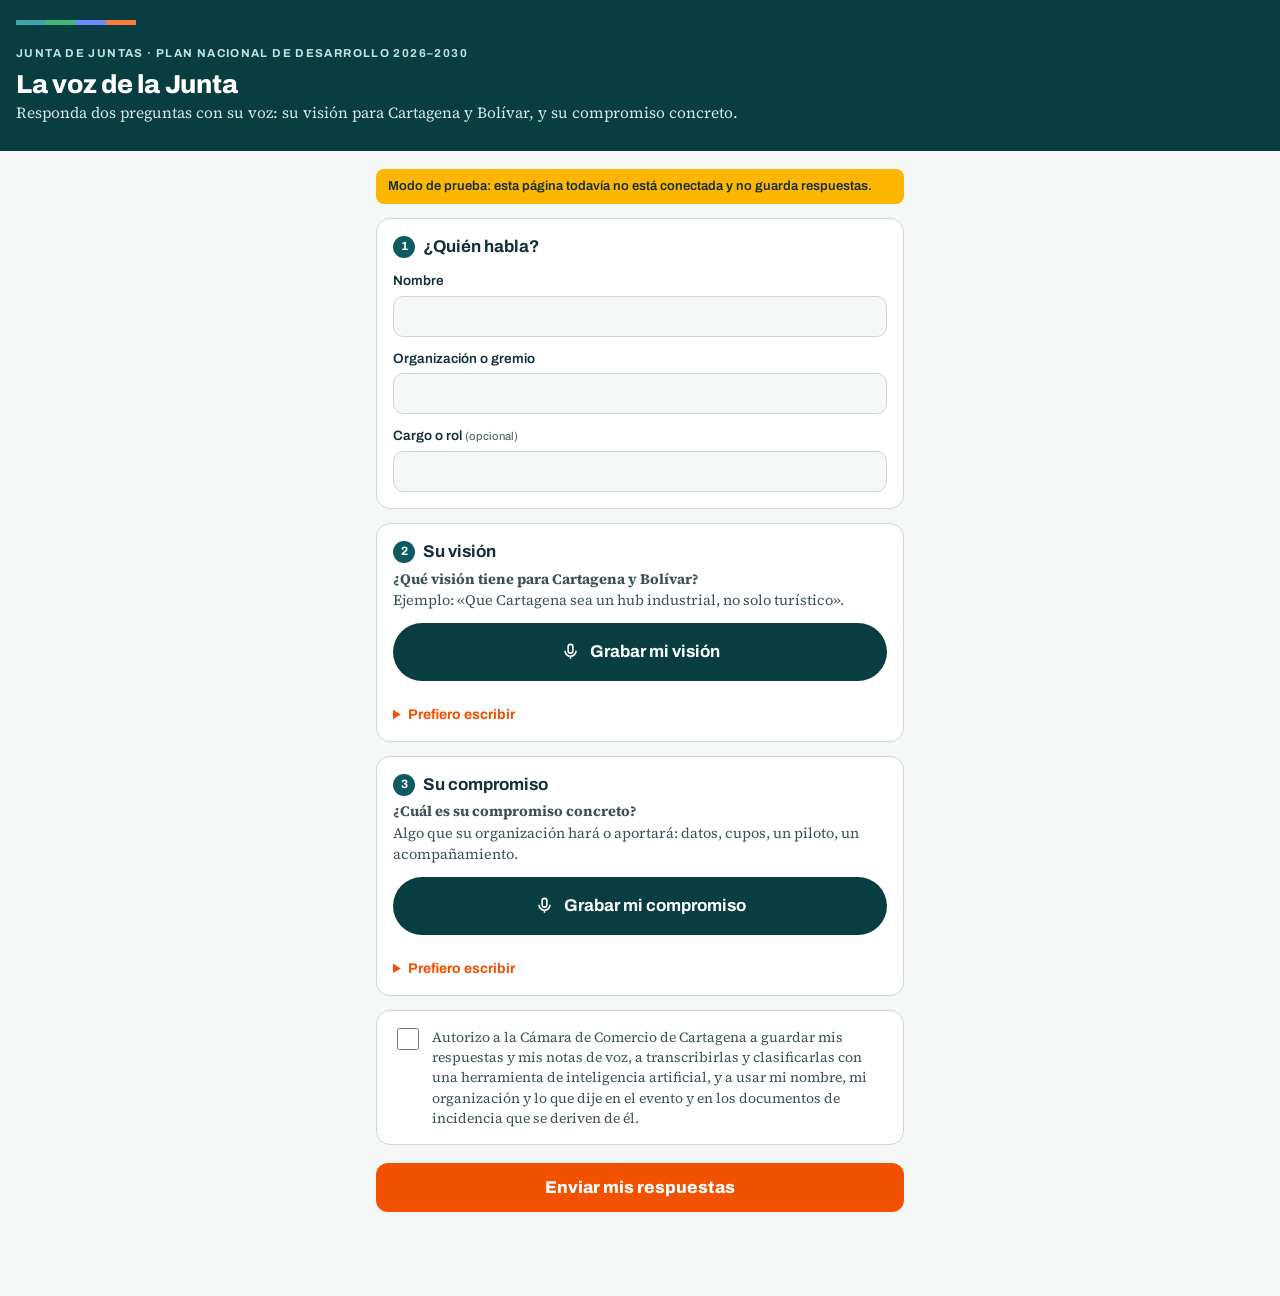
==== index.html @ e41f03c7 "Formulario La voz de la Junta (visión y compromiso)" ====
<!doctype html>
<html lang="es">
<head>
<meta charset="utf-8">
<meta name="viewport" content="width=device-width,initial-scale=1,viewport-fit=cover">
<title>La voz de la Junta</title>
<meta name="theme-color" content="#083D42">
<link rel="preconnect" href="https://fonts.googleapis.com"><link rel="preconnect" href="https://fonts.gstatic.com" crossorigin>
<link href="https://fonts.googleapis.com/css2?family=Archivo:wght@500;600;700;800&family=Source+Serif+4:wght@400;600&display=swap" rel="stylesheet">
<style>
:root{--p1:#0D5A60;--p1d:#083D42;--p2:#20975A;--acc:#F25100;--oro:#FFB600;--inv:#0038E3;--ink:#12303A;--ink2:#3C5157;--gris:#5A6B6E;--fondo:#F4F7F6;--crema:#EAF1EF;--sup:#FFFFFF;--linea:#CBD9D6;--mono:#E7EFED;--ok:#20975A;--bad:#B23A1A}
@media (prefers-color-scheme: dark){:root:not([data-theme="light"]){--p1:#3FA3AA;--p1d:#0B3A3F;--p2:#43B77A;--acc:#FF7A3D;--oro:#FFC43D;--inv:#6B8CFF;--ink:#DDE8E6;--ink2:#B9C9C6;--gris:#93A7A4;--fondo:#0E1D21;--crema:#14282D;--sup:#122428;--linea:#2A4348;--mono:#0B1518;--ok:#43B77A;--bad:#E86A45}}
:root[data-theme="dark"]{--p1:#3FA3AA;--p1d:#0B3A3F;--p2:#43B77A;--acc:#FF7A3D;--oro:#FFC43D;--inv:#6B8CFF;--ink:#DDE8E6;--ink2:#B9C9C6;--gris:#93A7A4;--fondo:#0E1D21;--crema:#14282D;--sup:#122428;--linea:#2A4348;--mono:#0B1518;--ok:#43B77A;--bad:#E86A45}
*{box-sizing:border-box}
body{margin:0;background:var(--fondo);color:var(--ink);font-family:"Source Serif 4",Georgia,serif;font-size:17px;line-height:1.45;-webkit-font-smoothing:antialiased}
h1,h2,h3,label,button,.ey,.chip,.nota,.pend,input,select,textarea{font-family:Archivo,"Helvetica Neue",Arial,sans-serif}
.top{background:#083D42;color:#fff;padding:20px 16px 26px}
.f4{display:grid;grid-template-columns:repeat(4,1fr);height:5px;width:120px;margin-bottom:14px}.f4 i:nth-child(1){background:#3FA3AA}.f4 i:nth-child(2){background:#43B77A}.f4 i:nth-child(3){background:#6B8CFF}.f4 i:nth-child(4){background:#FF7A3D}
.ey{font-size:11.5px;letter-spacing:.12em;text-transform:uppercase;font-weight:700;color:#BFE3E5}
.top h1{margin:6px 0 4px;font-size:26px;line-height:1.1;font-weight:800;letter-spacing:-.01em}
.top p{margin:0;color:#D6E6E4;font-size:15.5px}
main{max-width:560px;margin:0 auto;padding:18px 16px 60px}
.caja{background:var(--sup);border:1px solid var(--linea);border-radius:14px;padding:16px;margin-bottom:14px}
h2{font-size:17px;font-weight:700;margin:0 0 4px;display:flex;align-items:center;gap:8px}
h2 .n{width:22px;height:22px;border-radius:50%;background:var(--p1);color:#fff;font-size:12px;display:grid;place-items:center;flex:none}
.ayuda{font-size:14.5px;color:var(--ink2);margin:0 0 12px}
label{display:block;font-size:13.5px;font-weight:600;margin:12px 0 5px;color:var(--ink)}
label small{font-weight:500;color:var(--gris)}
input[type=text],textarea{width:100%;font-size:16.5px;padding:11px 12px;border:1.5px solid var(--linea);border-radius:10px;background:var(--fondo);color:var(--ink);font-weight:500}
textarea{min-height:96px;resize:vertical;font-family:"Source Serif 4",Georgia,serif;font-weight:400;line-height:1.4}
input:focus,textarea:focus{outline:2px solid var(--acc);outline-offset:1px;border-color:transparent}
.yo{display:flex;justify-content:space-between;align-items:center;gap:10px;font-family:Archivo,sans-serif;font-size:14.5px}
.yo b{display:block;font-size:16px}
.link{background:none;border:0;color:var(--acc);font-weight:700;font-size:14px;cursor:pointer;padding:6px 0}
.voz{display:flex;align-items:center;gap:12px;flex-wrap:wrap;margin-top:10px}
.grabar{display:flex;justify-content:center;width:100%;align-items:center;gap:10px;min-height:58px;font-size:17px!important;background:var(--p1d);color:#fff;border:0;border-radius:99px;padding:12px 18px;font-size:15.5px;font-weight:700;cursor:pointer}
.grabar svg{width:19px;height:19px;stroke:currentColor;fill:none;stroke-width:2}
.grabar.rec{background:var(--bad)}
.grabar.rec::before{content:"";width:9px;height:9px;border-radius:50%;background:#fff;animation:p 1s infinite}
@keyframes p{50%{opacity:.2}}
.tiempo{font-family:Archivo,sans-serif;font-weight:700;font-variant-numeric:tabular-nums;color:var(--ink2)}
.lista{display:flex;align-items:center;gap:10px;flex-wrap:wrap;font-family:Archivo,sans-serif;font-size:14px;background:var(--crema);border-radius:10px;padding:8px 12px;width:100%}
.lista audio{height:34px;max-width:100%}
.consent{display:flex;gap:10px;align-items:flex-start;font-size:14px;color:var(--ink2);margin:0}
.consent input{width:22px;height:22px;flex:none;margin-top:1px;accent-color:#0D5A60}
.consent label{font-family:"Source Serif 4",Georgia,serif;font-weight:400;font-size:14px;margin:0;color:var(--ink2)}
.enviar{width:100%;background:#F25100;color:#fff;border:0;border-radius:12px;padding:15px;font-size:17px;font-weight:800;cursor:pointer;margin-top:4px}
.enviar:disabled{opacity:.6}
.err{color:var(--bad);font-family:Archivo,sans-serif;font-size:14px;font-weight:600;margin:10px 0 0;min-height:1em}
.nota{font-size:13px;background:var(--oro);color:#12303A;border-radius:8px;padding:8px 12px;margin-bottom:14px;font-weight:600}
.pend{font-size:13px;color:var(--ink2);background:var(--crema);border-radius:8px;padding:8px 12px;margin-bottom:14px}
.gracias{text-align:center;padding:28px 18px}
.gracias .ok{width:58px;height:58px;border-radius:50%;background:var(--p2);display:grid;place-items:center;margin:0 auto 12px}
.gracias .ok svg{width:30px;height:30px;stroke:#fff;fill:none;stroke-width:2.6}
.gracias h2{justify-content:center;font-size:22px}
.btn2{background:var(--sup);border:1.5px solid var(--linea);color:var(--ink);border-radius:12px;padding:12px 16px;font-size:15px;font-weight:700;cursor:pointer;margin-top:14px}
.escr{font-family:Archivo,sans-serif;font-weight:700;font-size:14px;color:var(--acc);cursor:pointer}
textarea{margin-top:8px}
[hidden]{display:none!important}
</style>
</head>
<body>
<header class="top">
  <div class="f4"><i></i><i></i><i></i><i></i></div>
  <span class="ey">Junta de Juntas · Plan Nacional de Desarrollo 2026–2030</span>
  <h1>La voz de la Junta</h1>
  <p>Responda dos preguntas con su voz: su visión para Cartagena y Bolívar, y su compromiso concreto.</p>
</header>
<main>
  <div class="nota" id="modoPrueba" hidden>Modo de prueba: esta página todavía no está conectada y no guarda respuestas.</div>
  <div class="pend" id="pend" hidden></div>

  <form id="form" novalidate>
    <section class="caja">
      <h2><span class="n">1</span>¿Quién habla?</h2>
      <div id="yoVista" class="yo" hidden><span><b id="yoNom"></b><span id="yoOrg"></span></span><button type="button" class="link" id="yoCambiar">Cambiar</button></div>
      <div id="yoForm">
        <label for="nombre">Nombre</label><input type="text" id="nombre" autocomplete="name" required>
        <label for="org">Organización o gremio</label><input type="text" id="org" autocomplete="organization" required>
        <label for="rol">Cargo o rol <small>(opcional)</small></label><input type="text" id="rol" autocomplete="organization-title">
      </div>
    </section>

    <section class="caja" data-parte="vision">
      <h2><span class="n">2</span>Su visión</h2>
      <p class="ayuda"><b>¿Qué visión tiene para Cartagena y Bolívar?</b><br>Ejemplo: «Que Cartagena sea un hub industrial, no solo turístico».</p>
      <div class="voz">
        <button type="button" class="grabar"><svg viewBox="0 0 24 24"><rect x="9" y="3" width="6" height="11" rx="3"/><path d="M5 11a7 7 0 0 0 14 0M12 18v3"/></svg><span>Grabar mi visión</span></button>
        <span class="tiempo"></span>
        <div class="lista" hidden><span class="listaTxt"></span><audio controls preload="none"></audio><button type="button" class="link borrar">Borrar</button></div>
      </div>
      <details style="margin-top:12px"><summary class="escr">Prefiero escribir</summary><textarea aria-label="Su visión por escrito"></textarea></details>
    </section>

    <section class="caja" data-parte="compromiso">
      <h2><span class="n">3</span>Su compromiso</h2>
      <p class="ayuda"><b>¿Cuál es su compromiso concreto?</b><br>Algo que su organización hará o aportará: datos, cupos, un piloto, un acompañamiento.</p>
      <div class="voz">
        <button type="button" class="grabar"><svg viewBox="0 0 24 24"><rect x="9" y="3" width="6" height="11" rx="3"/><path d="M5 11a7 7 0 0 0 14 0M12 18v3"/></svg><span>Grabar mi compromiso</span></button>
        <span class="tiempo"></span>
        <div class="lista" hidden><span class="listaTxt"></span><audio controls preload="none"></audio><button type="button" class="link borrar">Borrar</button></div>
      </div>
      <details style="margin-top:12px"><summary class="escr">Prefiero escribir</summary><textarea aria-label="Su compromiso por escrito"></textarea></details>
    </section>

    <p class="ayuda" id="sinMic" hidden>Este teléfono no permite grabar desde la página. Use «Prefiero escribir» o dicte con el micrófono del teclado.</p>

    <section class="caja">
      <div class="consent"><input type="checkbox" id="acepto"><label for="acepto" id="lAcepto"></label></div>
    </section>

    <button class="enviar" id="enviar" type="submit">Enviar mis respuestas</button>
    <p class="err" id="err" role="alert"></p>
  </form>

  <section class="caja gracias" id="gracias" hidden>
    <div class="ok"><svg viewBox="0 0 24 24"><path d="M5 12.5l4.5 4.5L19 7"/></svg></div>
    <h2>Recibimos sus respuestas</h2>
    <p class="ayuda" id="grTxt" style="margin:6px auto 0;max-width:34ch"></p>
    <button class="btn2" id="otra" type="button">Enviar otra respuesta</button>
  </section>
</main>

<script>
/* ============ CONFIGURACIÓN ============ */
const CONFIG={
  url:"",            // URL del Apps Script (termina en /exec). Vacía = modo de prueba (no guarda).
  politicaUrl:"",    // enlace a la política de tratamiento de datos de la Cámara
  entidad:"la Cámara de Comercio de Cartagena",
  maxSeg:90          // duración máxima de cada nota de voz
};

const $=s=>document.querySelector(s);
const ls={get(k,d){try{const v=localStorage.getItem(k);return v?JSON.parse(v):d}catch(e){return d}},set(k,v){try{localStorage.setItem(k,JSON.stringify(v));return true}catch(e){return false}}};
if(!CONFIG.url)$("#modoPrueba").hidden=false;
$("#lAcepto").innerHTML=`Autorizo a ${CONFIG.entidad} a guardar mis respuestas y mis notas de voz, a transcribirlas y clasificarlas con una herramienta de inteligencia artificial, y a usar mi nombre, mi organización y lo que dije en el evento y en los documentos de incidencia que se deriven de él.`+(CONFIG.politicaUrl?` <a href="${CONFIG.politicaUrl}" target="_blank" rel="noopener">Política de tratamiento de datos</a>.`:"");

/* ============ IDENTIFICACIÓN ============ */
function pintaYo(){const y=ls.get("vozYo",null);
  if(y&&y.nombre&&y.organizacion){$("#nombre").value=y.nombre;$("#org").value=y.organizacion;$("#rol").value=y.rol||"";
    $("#yoNom").textContent=y.nombre;$("#yoOrg").textContent=y.organizacion+(y.rol?" · "+y.rol:"");$("#yoVista").hidden=false;$("#yoForm").hidden=true}
  else{$("#yoVista").hidden=true;$("#yoForm").hidden=false}}
$("#yoCambiar").onclick=()=>{$("#yoVista").hidden=true;$("#yoForm").hidden=false;$("#nombre").focus()};

/* ============ GRABACIÓN (una por pregunta) ============ */
const MIMES=["audio/webm;codecs=opus","audio/mp4","audio/webm","audio/ogg;codecs=opus"];
const puedeGrabar=!!(navigator.mediaDevices&&navigator.mediaDevices.getUserMedia&&window.MediaRecorder&&window.isSecureContext);
const fmt=s=>Math.floor(s/60)+":"+String(Math.floor(s%60)).padStart(2,"0");
const PARTES={};let grabando=null;
document.querySelectorAll("[data-parte]").forEach(sec=>{
  const k=sec.dataset.parte,btn=sec.querySelector(".grabar"),lbl=btn.querySelector("span"),txt0=lbl.textContent;
  const st={audio:null,rec:null,sec,btn};PARTES[k]=st;
  if(!puedeGrabar){btn.hidden=true;$("#sinMic").hidden=false;sec.querySelector("details").open=true;return}
  btn.onclick=async()=>{
    if(st.rec&&st.rec.state==="recording"){st.rec.stop();return}
    if(grabando){$("#err").textContent="Termine primero la otra grabación.";return}
    $("#err").textContent="";
    let stream;try{stream=await navigator.mediaDevices.getUserMedia({audio:true})}catch(e){$("#err").textContent="No se pudo usar el micrófono. Revise el permiso del navegador o use «Prefiero escribir».";return}
    const mime=MIMES.find(m=>{try{return MediaRecorder.isTypeSupported(m)}catch(e){return false}})||"";
    try{st.rec=new MediaRecorder(stream,mime?{mimeType:mime,audioBitsPerSecond:32000}:{})}catch(e){st.rec=new MediaRecorder(stream)}
    const chunks=[],t0=Date.now();let timer;grabando=k;
    st.rec.ondataavailable=e=>{if(e.data&&e.data.size)chunks.push(e.data)};
    st.rec.onstop=()=>{clearInterval(timer);grabando=null;$("#err").textContent="";stream.getTracks().forEach(t=>t.stop());
      const seg=Math.round((Date.now()-t0)/1000),tipo=(st.rec.mimeType||mime||"audio/webm").split(";")[0],blob=new Blob(chunks,{type:tipo});
      btn.classList.remove("rec");lbl.textContent="Grabar de nuevo";sec.querySelector(".tiempo").textContent="";
      if(blob.size<800){$("#err").textContent="La grabación quedó vacía. Intente de nuevo.";return}
      const fr=new FileReader();fr.onload=()=>{st.audio={base64:String(fr.result).split(",")[1],mime:tipo,seg};
        sec.querySelector(".listaTxt").textContent="Nota de voz lista · "+fmt(seg);sec.querySelector("audio").src=URL.createObjectURL(blob);sec.querySelector(".lista").hidden=false};fr.readAsDataURL(blob)};
    st.rec.start(1000);btn.classList.add("rec");lbl.textContent="Detener";sec.querySelector(".lista").hidden=true;st.audio=null;
    timer=setInterval(()=>{const s=(Date.now()-t0)/1000;sec.querySelector(".tiempo").textContent=fmt(s)+" / "+fmt(CONFIG.maxSeg);if(s>=CONFIG.maxSeg&&st.rec.state==="recording")st.rec.stop()},250);
  };
  sec.querySelector(".borrar").onclick=()=>{st.audio=null;sec.querySelector(".lista").hidden=true;sec.querySelector("audio").removeAttribute("src");lbl.textContent=txt0};
  st.reset=()=>{st.audio=null;sec.querySelector(".lista").hidden=true;sec.querySelector("textarea").value="";lbl.textContent=txt0};
});

/* ============ ENVÍO CON COLA (si la conexión falla, reintenta sola) ============ */
let colaMem=[];
function cola(){return ls.get("vozCola",null)||colaMem}
function guardaCola(c){colaMem=c;ls.set("vozCola",c)}
function pintaPend(){const n=cola().length;$("#pend").hidden=!n;$("#pend").textContent=n?`${n} respuesta${n>1?"s":""} pendiente${n>1?"s":""} de envío por la conexión. Se reintenta sola; no cierre esta página.`:""}
async function mandar(p){
  if(!CONFIG.url){await new Promise(r=>setTimeout(r,600));console.log("[modo prueba]",p.nombre,Object.keys(p));return true}
  const body=JSON.stringify(p);
  try{const r=await fetch(CONFIG.url,{method:"POST",headers:{"Content-Type":"text/plain;charset=utf-8"},body});
    const j=await r.json().catch(()=>null);if(j&&j.ok)return true;if(j&&j.error)throw new Error(j.error);return r.ok}
  catch(e){
    if(e&&e.message&&!/fetch|network|load|cors/i.test(e.message))return false;
    try{await fetch(CONFIG.url,{method:"POST",mode:"no-cors",headers:{"Content-Type":"text/plain;charset=utf-8"},body});return true}catch(e2){return false}
  }
}
let vaciando=false;
async function vaciar(){if(vaciando)return;vaciando=true;let c=cola();while(c.length){if(!(await mandar(c[0])))break;c=cola().slice(1);guardaCola(c)}vaciando=false;pintaPend()}
setInterval(vaciar,15000);

$("#form").onsubmit=async e=>{
  e.preventDefault();const err=$("#err");err.textContent="";
  if(grabando){err.textContent="Detenga la grabación antes de enviar.";return}
  const nombre=$("#nombre").value.trim(),org=$("#org").value.trim(),rol=$("#rol").value.trim();
  if(!nombre||!org){err.textContent="Escriba su nombre y su organización.";$("#yoForm").hidden=false;$("#yoVista").hidden=true;return}
  const resp={};
  for(const [k,st] of Object.entries(PARTES)){const texto=st.sec.querySelector("textarea").value.trim();
    if(!texto&&!st.audio){err.textContent=k==="vision"?"Falta su visión: grábela o escríbala.":"Falta su compromiso: grábelo o escríbalo.";st.sec.scrollIntoView({behavior:"smooth"});return}
    resp[k]={texto,audio:st.audio}}
  if(!$("#acepto").checked){err.textContent="Para enviar, marque la autorización de datos.";return}
  ls.set("vozYo",{nombre,organizacion:org,rol});
  const id=(crypto.randomUUID?crypto.randomUUID():Date.now().toString(36)+Math.random().toString(36).slice(2));
  const p={id,nombre,organizacion:org,rol,vision:resp.vision,compromiso:resp.compromiso,consentimiento:true,cliente:new Date().toISOString()};
  $("#enviar").disabled=true;$("#enviar").textContent="Enviando…";
  const ok=await mandar(p);if(!ok){guardaCola(cola().concat([p]));pintaPend()}
  $("#enviar").disabled=false;$("#enviar").textContent="Enviar mis respuestas";
  $("#form").hidden=true;$("#gracias").hidden=false;
  $("#grTxt").textContent=ok?"En un par de minutos sus respuestas quedan transcritas y ubicadas en las palancas del sistema.":"La conexión está lenta: sus respuestas quedaron guardadas en este teléfono y se enviarán solas.";window.scrollTo(0,0);
};
$("#otra").onclick=()=>{Object.values(PARTES).forEach(st=>st.reset&&st.reset());$("#acepto").checked=false;$("#gracias").hidden=true;$("#form").hidden=false;pintaYo();window.scrollTo(0,0)};
pintaYo();pintaPend();vaciar();
</script>
</body>
</html>
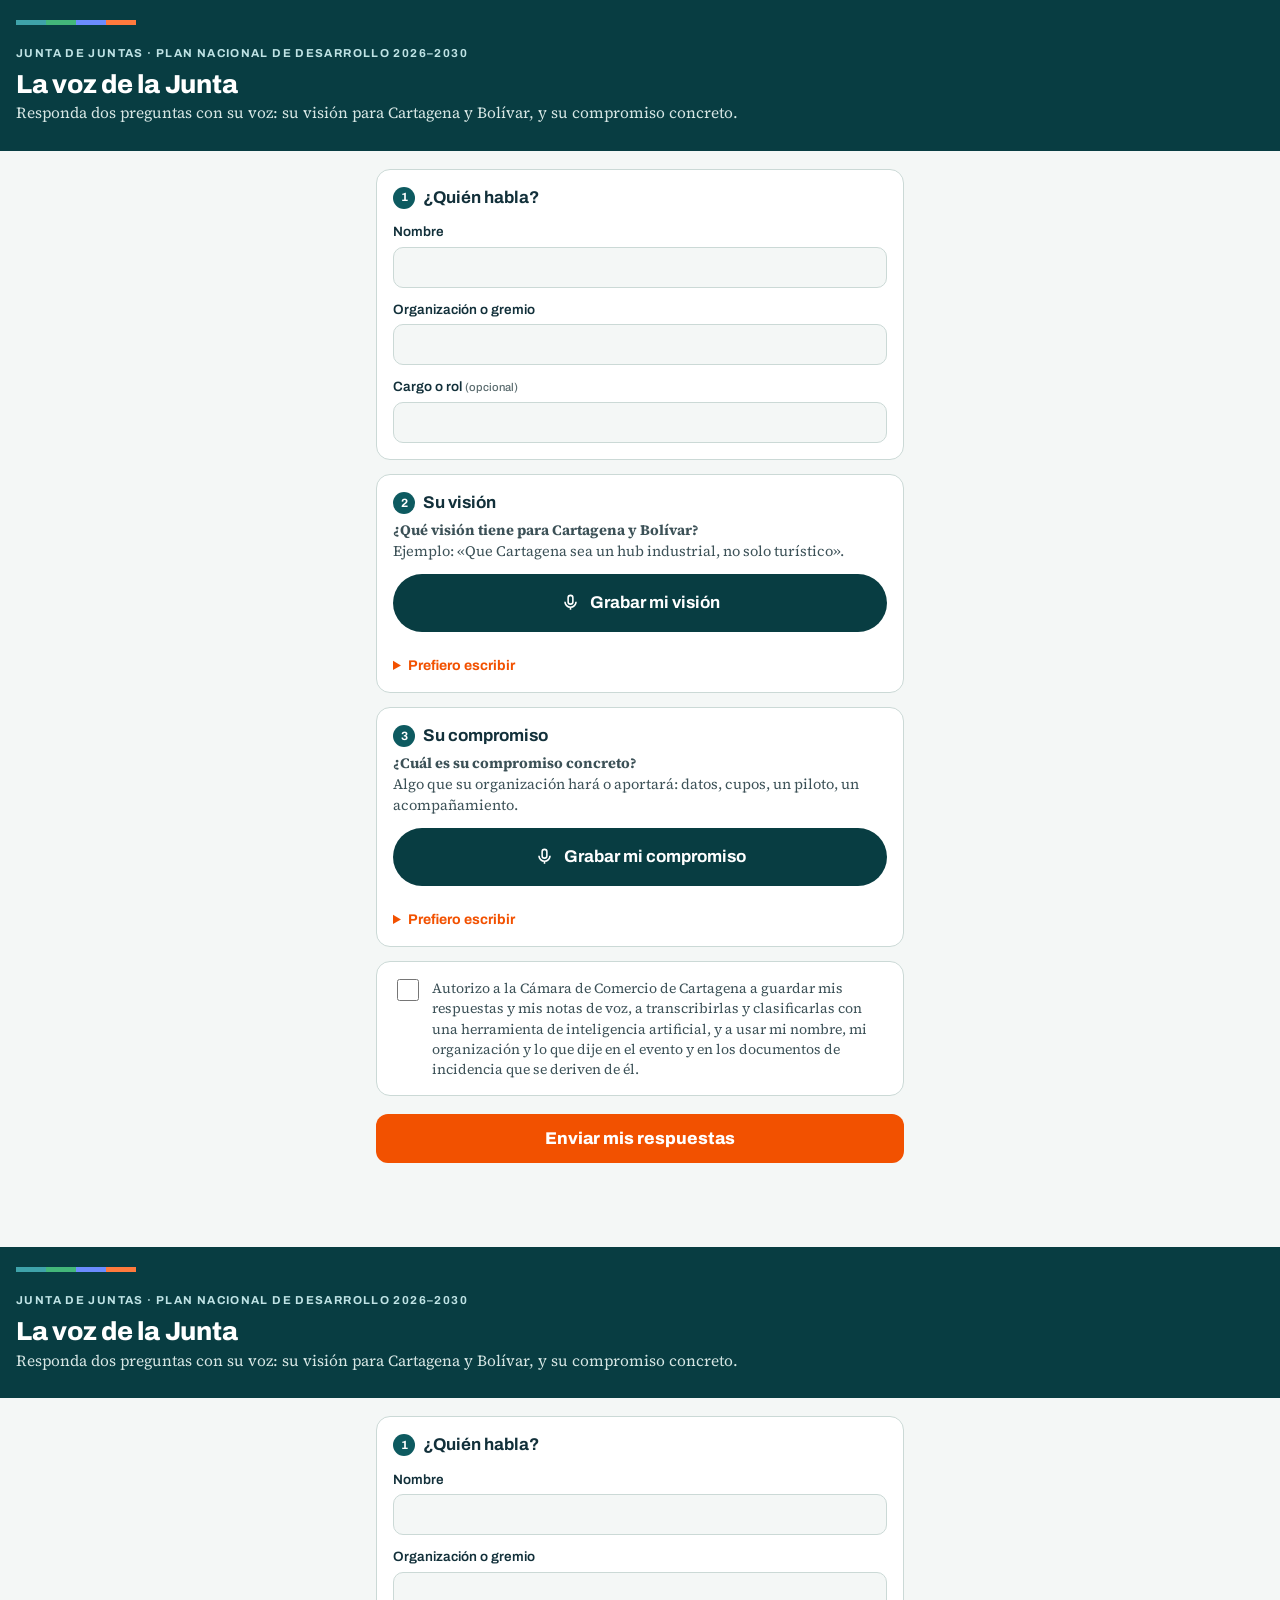
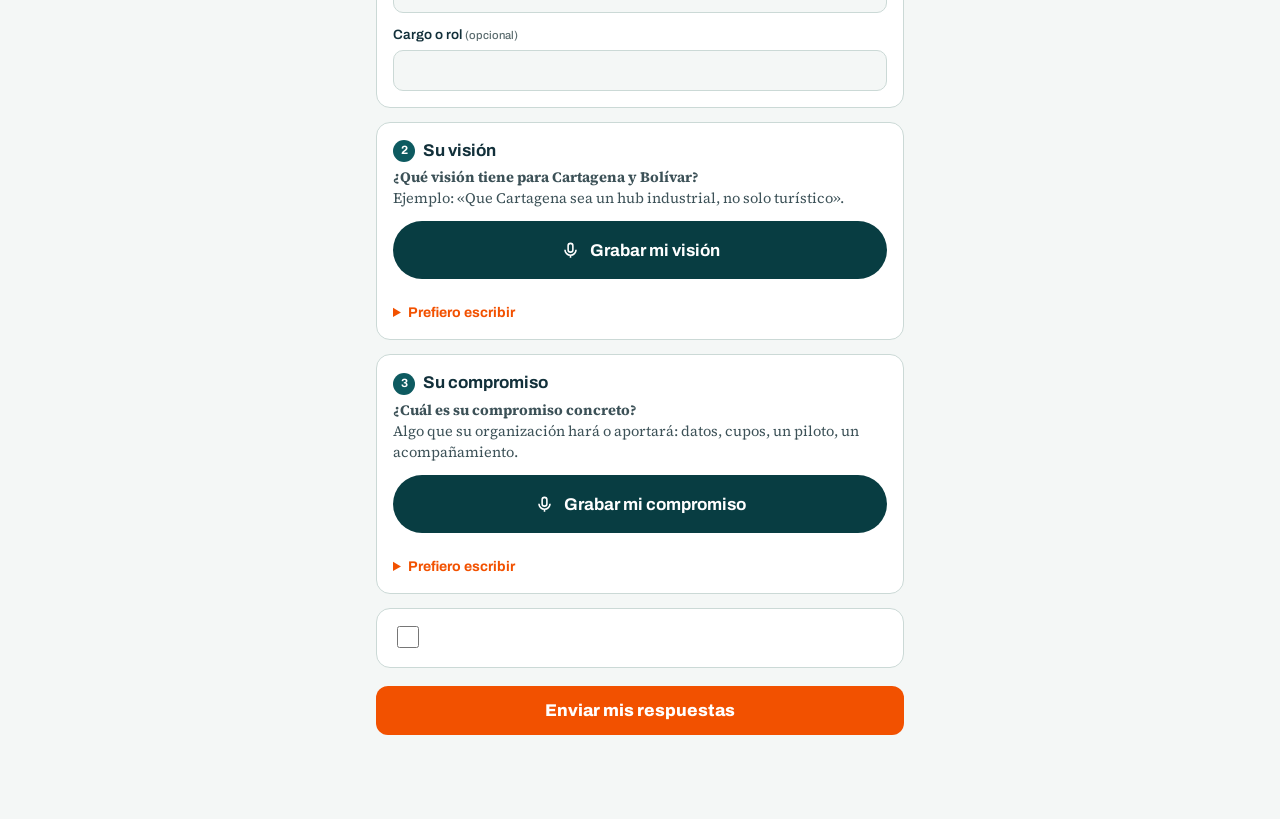
==== commit c1560339: "Conectar el formulario con el backend (Apps Script)" ====
--- a/index.html
+++ b/index.html
@@ -124,7 +124,7 @@
 <script>
 /* ============ CONFIGURACIÓN ============ */
 const CONFIG={
-  url:"",            // URL del Apps Script (termina en /exec). Vacía = modo de prueba (no guarda).
+  url:"https://script.google.com/macros/s/AKfycbyGne7zqC6WsRhywjNrPFvM1GsaRNVbkY_5feZUfxIo1v6_zJseTKpN5iVygE64d7zJ/exec",            // URL del Apps Script (termina en /exec). Vacía = modo de prueba (no guarda).
   politicaUrl:"",    // enlace a la política de tratamiento de datos de la Cámara
   entidad:"la Cámara de Comercio de Cartagena",
   maxSeg:90          // duración máxima de cada nota de voz
@@ -216,3 +216,221 @@
 </script>
 </body>
 </html>
+<!doctype html>
+<html lang="es">
+<head>
+<meta charset="utf-8">
+<meta name="viewport" content="width=device-width,initial-scale=1,viewport-fit=cover">
+<title>La voz de la Junta</title>
+<meta name="theme-color" content="#083D42">
+<link rel="preconnect" href="https://fonts.googleapis.com"><link rel="preconnect" href="https://fonts.gstatic.com" crossorigin>
+<link href="https://fonts.googleapis.com/css2?family=Archivo:wght@500;600;700;800&family=Source+Serif+4:wght@400;600&display=swap" rel="stylesheet">
+<style>
+:root{--p1:#0D5A60;--p1d:#083D42;--p2:#20975A;--acc:#F25100;--oro:#FFB600;--inv:#0038E3;--ink:#12303A;--ink2:#3C5157;--gris:#5A6B6E;--fondo:#F4F7F6;--crema:#EAF1EF;--sup:#FFFFFF;--linea:#CBD9D6;--mono:#E7EFED;--ok:#20975A;--bad:#B23A1A}
+@media (prefers-color-scheme: dark){:root:not([data-theme="light"]){--p1:#3FA3AA;--p1d:#0B3A3F;--p2:#43B77A;--acc:#FF7A3D;--oro:#FFC43D;--inv:#6B8CFF;--ink:#DDE8E6;--ink2:#B9C9C6;--gris:#93A7A4;--fondo:#0E1D21;--crema:#14282D;--sup:#122428;--linea:#2A4348;--mono:#0B1518;--ok:#43B77A;--bad:#E86A45}}
+:root[data-theme="dark"]{--p1:#3FA3AA;--p1d:#0B3A3F;--p2:#43B77A;--acc:#FF7A3D;--oro:#FFC43D;--inv:#6B8CFF;--ink:#DDE8E6;--ink2:#B9C9C6;--gris:#93A7A4;--fondo:#0E1D21;--crema:#14282D;--sup:#122428;--linea:#2A4348;--mono:#0B1518;--ok:#43B77A;--bad:#E86A45}
+*{box-sizing:border-box}
+body{margin:0;background:var(--fondo);color:var(--ink);font-family:"Source Serif 4",Georgia,serif;font-size:17px;line-height:1.45;-webkit-font-smoothing:antialiased}
+h1,h2,h3,label,button,.ey,.chip,.nota,.pend,input,select,textarea{font-family:Archivo,"Helvetica Neue",Arial,sans-serif}
+.top{background:#083D42;color:#fff;padding:20px 16px 26px}
+.f4{display:grid;grid-template-columns:repeat(4,1fr);height:5px;width:120px;margin-bottom:14px}.f4 i:nth-child(1){background:#3FA3AA}.f4 i:nth-child(2){background:#43B77A}.f4 i:nth-child(3){background:#6B8CFF}.f4 i:nth-child(4){background:#FF7A3D}
+.ey{font-size:11.5px;letter-spacing:.12em;text-transform:uppercase;font-weight:700;color:#BFE3E5}
+.top h1{margin:6px 0 4px;font-size:26px;line-height:1.1;font-weight:800;letter-spacing:-.01em}
+.top p{margin:0;color:#D6E6E4;font-size:15.5px}
+main{max-width:560px;margin:0 auto;padding:18px 16px 60px}
+.caja{background:var(--sup);border:1px solid var(--linea);border-radius:14px;padding:16px;margin-bottom:14px}
+h2{font-size:17px;font-weight:700;margin:0 0 4px;display:flex;align-items:center;gap:8px}
+h2 .n{width:22px;height:22px;border-radius:50%;background:var(--p1);color:#fff;font-size:12px;display:grid;place-items:center;flex:none}
+.ayuda{font-size:14.5px;color:var(--ink2);margin:0 0 12px}
+label{display:block;font-size:13.5px;font-weight:600;margin:12px 0 5px;color:var(--ink)}
+label small{font-weight:500;color:var(--gris)}
+input[type=text],textarea{width:100%;font-size:16.5px;padding:11px 12px;border:1.5px solid var(--linea);border-radius:10px;background:var(--fondo);color:var(--ink);font-weight:500}
+textarea{min-height:96px;resize:vertical;font-family:"Source Serif 4",Georgia,serif;font-weight:400;line-height:1.4}
+input:focus,textarea:focus{outline:2px solid var(--acc);outline-offset:1px;border-color:transparent}
+.yo{display:flex;justify-content:space-between;align-items:center;gap:10px;font-family:Archivo,sans-serif;font-size:14.5px}
+.yo b{display:block;font-size:16px}
+.link{background:none;border:0;color:var(--acc);font-weight:700;font-size:14px;cursor:pointer;padding:6px 0}
+.voz{display:flex;align-items:center;gap:12px;flex-wrap:wrap;margin-top:10px}
+.grabar{display:flex;justify-content:center;width:100%;align-items:center;gap:10px;min-height:58px;font-size:17px!important;background:var(--p1d);color:#fff;border:0;border-radius:99px;padding:12px 18px;font-size:15.5px;font-weight:700;cursor:pointer}
+.grabar svg{width:19px;height:19px;stroke:currentColor;fill:none;stroke-width:2}
+.grabar.rec{background:var(--bad)}
+.grabar.rec::before{content:"";width:9px;height:9px;border-radius:50%;background:#fff;animation:p 1s infinite}
+@keyframes p{50%{opacity:.2}}
+.tiempo{font-family:Archivo,sans-serif;font-weight:700;font-variant-numeric:tabular-nums;color:var(--ink2)}
+.lista{display:flex;align-items:center;gap:10px;flex-wrap:wrap;font-family:Archivo,sans-serif;font-size:14px;background:var(--crema);border-radius:10px;padding:8px 12px;width:100%}
+.lista audio{height:34px;max-width:100%}
+.consent{display:flex;gap:10px;align-items:flex-start;font-size:14px;color:var(--ink2);margin:0}
+.consent input{width:22px;height:22px;flex:none;margin-top:1px;accent-color:#0D5A60}
+.consent label{font-family:"Source Serif 4",Georgia,serif;font-weight:400;font-size:14px;margin:0;color:var(--ink2)}
+.enviar{width:100%;background:#F25100;color:#fff;border:0;border-radius:12px;padding:15px;font-size:17px;font-weight:800;cursor:pointer;margin-top:4px}
+.enviar:disabled{opacity:.6}
+.err{color:var(--bad);font-family:Archivo,sans-serif;font-size:14px;font-weight:600;margin:10px 0 0;min-height:1em}
+.nota{font-size:13px;background:var(--oro);color:#12303A;border-radius:8px;padding:8px 12px;margin-bottom:14px;font-weight:600}
+.pend{font-size:13px;color:var(--ink2);background:var(--crema);border-radius:8px;padding:8px 12px;margin-bottom:14px}
+.gracias{text-align:center;padding:28px 18px}
+.gracias .ok{width:58px;height:58px;border-radius:50%;background:var(--p2);display:grid;place-items:center;margin:0 auto 12px}
+.gracias .ok svg{width:30px;height:30px;stroke:#fff;fill:none;stroke-width:2.6}
+.gracias h2{justify-content:center;font-size:22px}
+.btn2{background:var(--sup);border:1.5px solid var(--linea);color:var(--ink);border-radius:12px;padding:12px 16px;font-size:15px;font-weight:700;cursor:pointer;margin-top:14px}
+.escr{font-family:Archivo,sans-serif;font-weight:700;font-size:14px;color:var(--acc);cursor:pointer}
+textarea{margin-top:8px}
+[hidden]{display:none!important}
+</style>
+</head>
+<body>
+<header class="top">
+  <div class="f4"><i></i><i></i><i></i><i></i></div>
+  <span class="ey">Junta de Juntas · Plan Nacional de Desarrollo 2026–2030</span>
+  <h1>La voz de la Junta</h1>
+  <p>Responda dos preguntas con su voz: su visión para Cartagena y Bolívar, y su compromiso concreto.</p>
+</header>
+<main>
+  <div class="nota" id="modoPrueba" hidden>Modo de prueba: esta página todavía no está conectada y no guarda respuestas.</div>
+  <div class="pend" id="pend" hidden></div>
+
+  <form id="form" novalidate>
+    <section class="caja">
+      <h2><span class="n">1</span>¿Quién habla?</h2>
+      <div id="yoVista" class="yo" hidden><span><b id="yoNom"></b><span id="yoOrg"></span></span><button type="button" class="link" id="yoCambiar">Cambiar</button></div>
+      <div id="yoForm">
+        <label for="nombre">Nombre</label><input type="text" id="nombre" autocomplete="name" required>
+        <label for="org">Organización o gremio</label><input type="text" id="org" autocomplete="organization" required>
+        <label for="rol">Cargo o rol <small>(opcional)</small></label><input type="text" id="rol" autocomplete="organization-title">
+      </div>
+    </section>
+
+    <section class="caja" data-parte="vision">
+      <h2><span class="n">2</span>Su visión</h2>
+      <p class="ayuda"><b>¿Qué visión tiene para Cartagena y Bolívar?</b><br>Ejemplo: «Que Cartagena sea un hub industrial, no solo turístico».</p>
+      <div class="voz">
+        <button type="button" class="grabar"><svg viewBox="0 0 24 24"><rect x="9" y="3" width="6" height="11" rx="3"/><path d="M5 11a7 7 0 0 0 14 0M12 18v3"/></svg><span>Grabar mi visión</span></button>
+        <span class="tiempo"></span>
+        <div class="lista" hidden><span class="listaTxt"></span><audio controls preload="none"></audio><button type="button" class="link borrar">Borrar</button></div>
+      </div>
+      <details style="margin-top:12px"><summary class="escr">Prefiero escribir</summary><textarea aria-label="Su visión por escrito"></textarea></details>
+    </section>
+
+    <section class="caja" data-parte="compromiso">
+      <h2><span class="n">3</span>Su compromiso</h2>
+      <p class="ayuda"><b>¿Cuál es su compromiso concreto?</b><br>Algo que su organización hará o aportará: datos, cupos, un piloto, un acompañamiento.</p>
+      <div class="voz">
+        <button type="button" class="grabar"><svg viewBox="0 0 24 24"><rect x="9" y="3" width="6" height="11" rx="3"/><path d="M5 11a7 7 0 0 0 14 0M12 18v3"/></svg><span>Grabar mi compromiso</span></button>
+        <span class="tiempo"></span>
+        <div class="lista" hidden><span class="listaTxt"></span><audio controls preload="none"></audio><button type="button" class="link borrar">Borrar</button></div>
+      </div>
+      <details style="margin-top:12px"><summary class="escr">Prefiero escribir</summary><textarea aria-label="Su compromiso por escrito"></textarea></details>
+    </section>
+
+    <p class="ayuda" id="sinMic" hidden>Este teléfono no permite grabar desde la página. Use «Prefiero escribir» o dicte con el micrófono del teclado.</p>
+
+    <section class="caja">
+      <div class="consent"><input type="checkbox" id="acepto"><label for="acepto" id="lAcepto"></label></div>
+    </section>
+
+    <button class="enviar" id="enviar" type="submit">Enviar mis respuestas</button>
+    <p class="err" id="err" role="alert"></p>
+  </form>
+
+  <section class="caja gracias" id="gracias" hidden>
+    <div class="ok"><svg viewBox="0 0 24 24"><path d="M5 12.5l4.5 4.5L19 7"/></svg></div>
+    <h2>Recibimos sus respuestas</h2>
+    <p class="ayuda" id="grTxt" style="margin:6px auto 0;max-width:34ch"></p>
+    <button class="btn2" id="otra" type="button">Enviar otra respuesta</button>
+  </section>
+</main>
+
+<script>
+/* ============ CONFIGURACIÓN ============ */
+const CONFIG={
+  url:"",            // URL del Apps Script (termina en /exec). Vacía = modo de prueba (no guarda).
+  politicaUrl:"",    // enlace a la política de tratamiento de datos de la Cámara
+  entidad:"la Cámara de Comercio de Cartagena",
+  maxSeg:90          // duración máxima de cada nota de voz
+};
+
+const $=s=>document.querySelector(s);
+const ls={get(k,d){try{const v=localStorage.getItem(k);return v?JSON.parse(v):d}catch(e){return d}},set(k,v){try{localStorage.setItem(k,JSON.stringify(v));return true}catch(e){return false}}};
+if(!CONFIG.url)$("#modoPrueba").hidden=false;
+$("#lAcepto").innerHTML=`Autorizo a ${CONFIG.entidad} a guardar mis respuestas y mis notas de voz, a transcribirlas y clasificarlas con una herramienta de inteligencia artificial, y a usar mi nombre, mi organización y lo que dije en el evento y en los documentos de incidencia que se deriven de él.`+(CONFIG.politicaUrl?` <a href="${CONFIG.politicaUrl}" target="_blank" rel="noopener">Política de tratamiento de datos</a>.`:"");
+
+/* ============ IDENTIFICACIÓN ============ */
+function pintaYo(){const y=ls.get("vozYo",null);
+  if(y&&y.nombre&&y.organizacion){$("#nombre").value=y.nombre;$("#org").value=y.organizacion;$("#rol").value=y.rol||"";
+    $("#yoNom").textContent=y.nombre;$("#yoOrg").textContent=y.organizacion+(y.rol?" · "+y.rol:"");$("#yoVista").hidden=false;$("#yoForm").hidden=true}
+  else{$("#yoVista").hidden=true;$("#yoForm").hidden=false}}
+$("#yoCambiar").onclick=()=>{$("#yoVista").hidden=true;$("#yoForm").hidden=false;$("#nombre").focus()};
+
+/* ============ GRABACIÓN (una por pregunta) ============ */
+const MIMES=["audio/webm;codecs=opus","audio/mp4","audio/webm","audio/ogg;codecs=opus"];
+const puedeGrabar=!!(navigator.mediaDevices&&navigator.mediaDevices.getUserMedia&&window.MediaRecorder&&window.isSecureContext);
+const fmt=s=>Math.floor(s/60)+":"+String(Math.floor(s%60)).padStart(2,"0");
+const PARTES={};let grabando=null;
+document.querySelectorAll("[data-parte]").forEach(sec=>{
+  const k=sec.dataset.parte,btn=sec.querySelector(".grabar"),lbl=btn.querySelector("span"),txt0=lbl.textContent;
+  const st={audio:null,rec:null,sec,btn};PARTES[k]=st;
+  if(!puedeGrabar){btn.hidden=true;$("#sinMic").hidden=false;sec.querySelector("details").open=true;return}
+  btn.onclick=async()=>{
+    if(st.rec&&st.rec.state==="recording"){st.rec.stop();return}
+    if(grabando){$("#err").textContent="Termine primero la otra grabación.";return}
+    $("#err").textContent="";
+    let stream;try{stream=await navigator.mediaDevices.getUserMedia({audio:true})}catch(e){$("#err").textContent="No se pudo usar el micrófono. Revise el permiso del navegador o use «Prefiero escribir».";return}
+    const mime=MIMES.find(m=>{try{return MediaRecorder.isTypeSupported(m)}catch(e){return false}})||"";
+    try{st.rec=new MediaRecorder(stream,mime?{mimeType:mime,audioBitsPerSecond:32000}:{})}catch(e){st.rec=new MediaRecorder(stream)}
+    const chunks=[],t0=Date.now();let timer;grabando=k;
+    st.rec.ondataavailable=e=>{if(e.data&&e.data.size)chunks.push(e.data)};
+    st.rec.onstop=()=>{clearInterval(timer);grabando=null;$("#err").textContent="";stream.getTracks().forEach(t=>t.stop());
+      const seg=Math.round((Date.now()-t0)/1000),tipo=(st.rec.mimeType||mime||"audio/webm").split(";")[0],blob=new Blob(chunks,{type:tipo});
+      btn.classList.remove("rec");lbl.textContent="Grabar de nuevo";sec.querySelector(".tiempo").textContent="";
+      if(blob.size<800){$("#err").textContent="La grabación quedó vacía. Intente de nuevo.";return}
+      const fr=new FileReader();fr.onload=()=>{st.audio={base64:String(fr.result).split(",")[1],mime:tipo,seg};
+        sec.querySelector(".listaTxt").textContent="Nota de voz lista · "+fmt(seg);sec.querySelector("audio").src=URL.createObjectURL(blob);sec.querySelector(".lista").hidden=false};fr.readAsDataURL(blob)};
+    st.rec.start(1000);btn.classList.add("rec");lbl.textContent="Detener";sec.querySelector(".lista").hidden=true;st.audio=null;
+    timer=setInterval(()=>{const s=(Date.now()-t0)/1000;sec.querySelector(".tiempo").textContent=fmt(s)+" / "+fmt(CONFIG.maxSeg);if(s>=CONFIG.maxSeg&&st.rec.state==="recording")st.rec.stop()},250);
+  };
+  sec.querySelector(".borrar").onclick=()=>{st.audio=null;sec.querySelector(".lista").hidden=true;sec.querySelector("audio").removeAttribute("src");lbl.textContent=txt0};
+  st.reset=()=>{st.audio=null;sec.querySelector(".lista").hidden=true;sec.querySelector("textarea").value="";lbl.textContent=txt0};
+});
+
+/* ============ ENVÍO CON COLA (si la conexión falla, reintenta sola) ============ */
+let colaMem=[];
+function cola(){return ls.get("vozCola",null)||colaMem}
+function guardaCola(c){colaMem=c;ls.set("vozCola",c)}
+function pintaPend(){const n=cola().length;$("#pend").hidden=!n;$("#pend").textContent=n?`${n} respuesta${n>1?"s":""} pendiente${n>1?"s":""} de envío por la conexión. Se reintenta sola; no cierre esta página.`:""}
+async function mandar(p){
+  if(!CONFIG.url){await new Promise(r=>setTimeout(r,600));console.log("[modo prueba]",p.nombre,Object.keys(p));return true}
+  const body=JSON.stringify(p);
+  try{const r=await fetch(CONFIG.url,{method:"POST",headers:{"Content-Type":"text/plain;charset=utf-8"},body});
+    const j=await r.json().catch(()=>null);if(j&&j.ok)return true;if(j&&j.error)throw new Error(j.error);return r.ok}
+  catch(e){
+    if(e&&e.message&&!/fetch|network|load|cors/i.test(e.message))return false;
+    try{await fetch(CONFIG.url,{method:"POST",mode:"no-cors",headers:{"Content-Type":"text/plain;charset=utf-8"},body});return true}catch(e2){return false}
+  }
+}
+let vaciando=false;
+async function vaciar(){if(vaciando)return;vaciando=true;let c=cola();while(c.length){if(!(await mandar(c[0])))break;c=cola().slice(1);guardaCola(c)}vaciando=false;pintaPend()}
+setInterval(vaciar,15000);
+
+$("#form").onsubmit=async e=>{
+  e.preventDefault();const err=$("#err");err.textContent="";
+  if(grabando){err.textContent="Detenga la grabación antes de enviar.";return}
+  const nombre=$("#nombre").value.trim(),org=$("#org").value.trim(),rol=$("#rol").value.trim();
+  if(!nombre||!org){err.textContent="Escriba su nombre y su organización.";$("#yoForm").hidden=false;$("#yoVista").hidden=true;return}
+  const resp={};
+  for(const [k,st] of Object.entries(PARTES)){const texto=st.sec.querySelector("textarea").value.trim();
+    if(!texto&&!st.audio){err.textContent=k==="vision"?"Falta su visión: grábela o escríbala.":"Falta su compromiso: grábelo o escríbalo.";st.sec.scrollIntoView({behavior:"smooth"});return}
+    resp[k]={texto,audio:st.audio}}
+  if(!$("#acepto").checked){err.textContent="Para enviar, marque la autorización de datos.";return}
+  ls.set("vozYo",{nombre,organizacion:org,rol});
+  const id=(crypto.randomUUID?crypto.randomUUID():Date.now().toString(36)+Math.random().toString(36).slice(2));
+  const p={id,nombre,organizacion:org,rol,vision:resp.vision,compromiso:resp.compromiso,consentimiento:true,cliente:new Date().toISOString()};
+  $("#enviar").disabled=true;$("#enviar").textContent="Enviando…";
+  const ok=await mandar(p);if(!ok){guardaCola(cola().concat([p]));pintaPend()}
+  $("#enviar").disabled=false;$("#enviar").textContent="Enviar mis respuestas";
+  $("#form").hidden=true;$("#gracias").hidden=false;
+  $("#grTxt").textContent=ok?"En un par de minutos sus respuestas quedan transcritas y ubicadas en las palancas del sistema.":"La conexión está lenta: sus respuestas quedaron guardadas en este teléfono y se enviarán solas.";window.scrollTo(0,0);
+};
+$("#otra").onclick=()=>{Object.values(PARTES).forEach(st=>st.reset&&st.reset());$("#acepto").checked=false;$("#gracias").hidden=true;$("#form").hidden=false;pintaYo();window.scrollTo(0,0)};
+pintaYo();pintaPend();vaciar();
+</script>
+</body>
+</html>
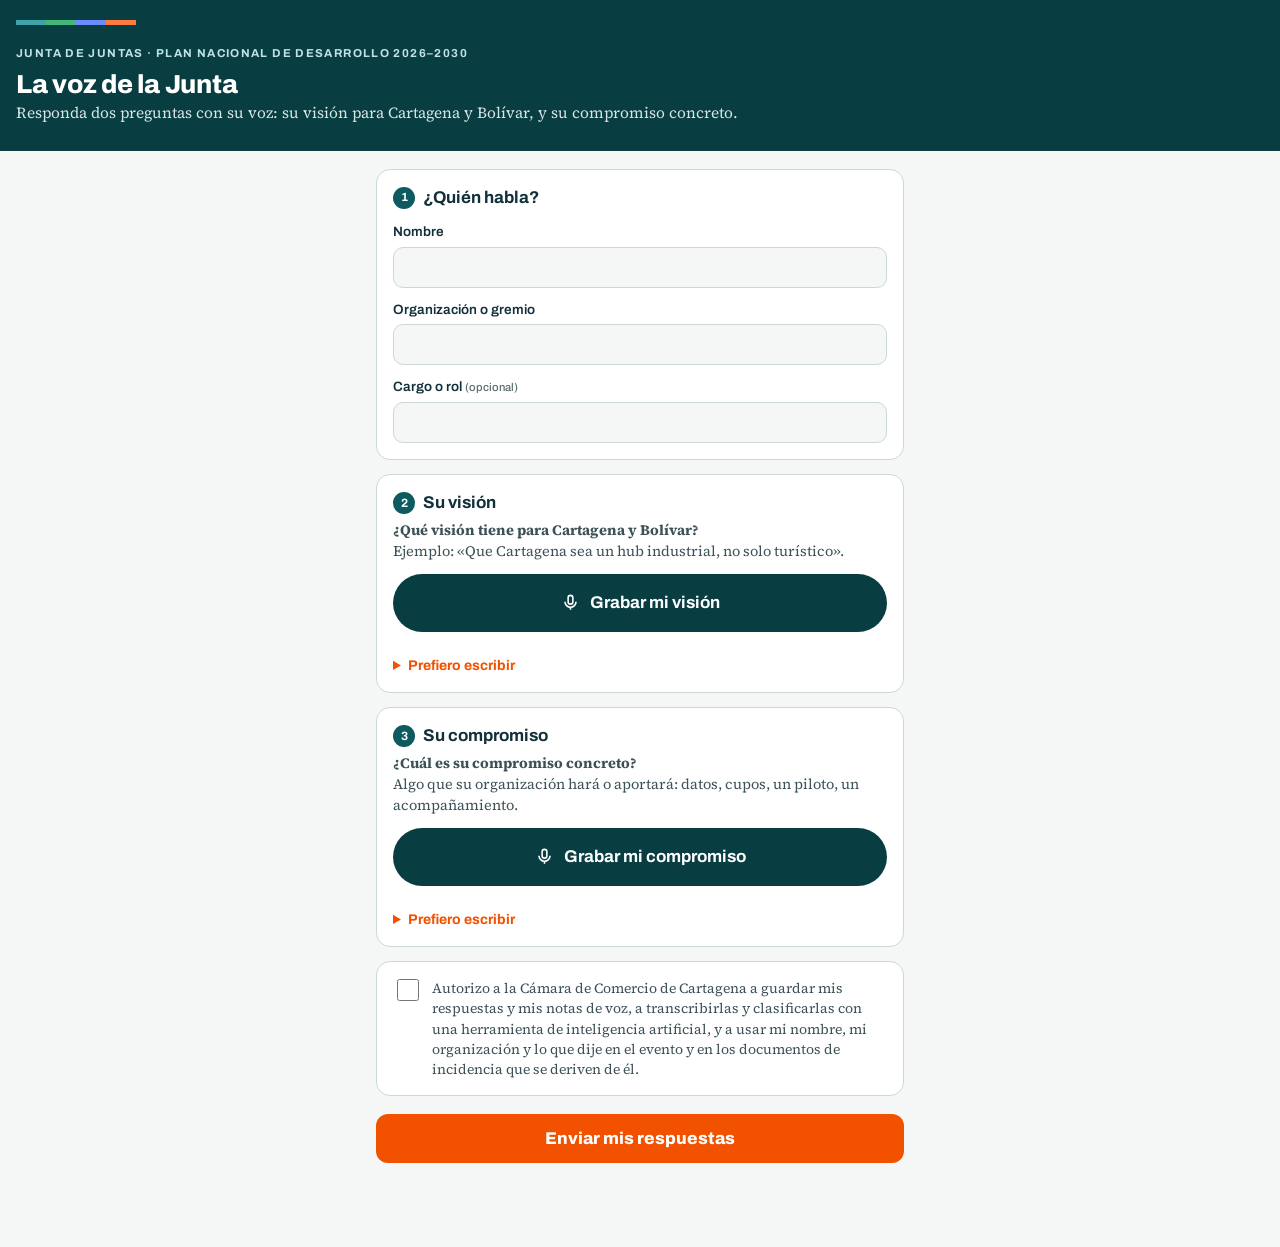
==== commit 21b5be8a: "Arreglar el archivo duplicado y dejar la URL del backend" ====
--- a/index.html
+++ b/index.html
@@ -216,221 +216,3 @@
 </script>
 </body>
 </html>
-<!doctype html>
-<html lang="es">
-<head>
-<meta charset="utf-8">
-<meta name="viewport" content="width=device-width,initial-scale=1,viewport-fit=cover">
-<title>La voz de la Junta</title>
-<meta name="theme-color" content="#083D42">
-<link rel="preconnect" href="https://fonts.googleapis.com"><link rel="preconnect" href="https://fonts.gstatic.com" crossorigin>
-<link href="https://fonts.googleapis.com/css2?family=Archivo:wght@500;600;700;800&family=Source+Serif+4:wght@400;600&display=swap" rel="stylesheet">
-<style>
-:root{--p1:#0D5A60;--p1d:#083D42;--p2:#20975A;--acc:#F25100;--oro:#FFB600;--inv:#0038E3;--ink:#12303A;--ink2:#3C5157;--gris:#5A6B6E;--fondo:#F4F7F6;--crema:#EAF1EF;--sup:#FFFFFF;--linea:#CBD9D6;--mono:#E7EFED;--ok:#20975A;--bad:#B23A1A}
-@media (prefers-color-scheme: dark){:root:not([data-theme="light"]){--p1:#3FA3AA;--p1d:#0B3A3F;--p2:#43B77A;--acc:#FF7A3D;--oro:#FFC43D;--inv:#6B8CFF;--ink:#DDE8E6;--ink2:#B9C9C6;--gris:#93A7A4;--fondo:#0E1D21;--crema:#14282D;--sup:#122428;--linea:#2A4348;--mono:#0B1518;--ok:#43B77A;--bad:#E86A45}}
-:root[data-theme="dark"]{--p1:#3FA3AA;--p1d:#0B3A3F;--p2:#43B77A;--acc:#FF7A3D;--oro:#FFC43D;--inv:#6B8CFF;--ink:#DDE8E6;--ink2:#B9C9C6;--gris:#93A7A4;--fondo:#0E1D21;--crema:#14282D;--sup:#122428;--linea:#2A4348;--mono:#0B1518;--ok:#43B77A;--bad:#E86A45}
-*{box-sizing:border-box}
-body{margin:0;background:var(--fondo);color:var(--ink);font-family:"Source Serif 4",Georgia,serif;font-size:17px;line-height:1.45;-webkit-font-smoothing:antialiased}
-h1,h2,h3,label,button,.ey,.chip,.nota,.pend,input,select,textarea{font-family:Archivo,"Helvetica Neue",Arial,sans-serif}
-.top{background:#083D42;color:#fff;padding:20px 16px 26px}
-.f4{display:grid;grid-template-columns:repeat(4,1fr);height:5px;width:120px;margin-bottom:14px}.f4 i:nth-child(1){background:#3FA3AA}.f4 i:nth-child(2){background:#43B77A}.f4 i:nth-child(3){background:#6B8CFF}.f4 i:nth-child(4){background:#FF7A3D}
-.ey{font-size:11.5px;letter-spacing:.12em;text-transform:uppercase;font-weight:700;color:#BFE3E5}
-.top h1{margin:6px 0 4px;font-size:26px;line-height:1.1;font-weight:800;letter-spacing:-.01em}
-.top p{margin:0;color:#D6E6E4;font-size:15.5px}
-main{max-width:560px;margin:0 auto;padding:18px 16px 60px}
-.caja{background:var(--sup);border:1px solid var(--linea);border-radius:14px;padding:16px;margin-bottom:14px}
-h2{font-size:17px;font-weight:700;margin:0 0 4px;display:flex;align-items:center;gap:8px}
-h2 .n{width:22px;height:22px;border-radius:50%;background:var(--p1);color:#fff;font-size:12px;display:grid;place-items:center;flex:none}
-.ayuda{font-size:14.5px;color:var(--ink2);margin:0 0 12px}
-label{display:block;font-size:13.5px;font-weight:600;margin:12px 0 5px;color:var(--ink)}
-label small{font-weight:500;color:var(--gris)}
-input[type=text],textarea{width:100%;font-size:16.5px;padding:11px 12px;border:1.5px solid var(--linea);border-radius:10px;background:var(--fondo);color:var(--ink);font-weight:500}
-textarea{min-height:96px;resize:vertical;font-family:"Source Serif 4",Georgia,serif;font-weight:400;line-height:1.4}
-input:focus,textarea:focus{outline:2px solid var(--acc);outline-offset:1px;border-color:transparent}
-.yo{display:flex;justify-content:space-between;align-items:center;gap:10px;font-family:Archivo,sans-serif;font-size:14.5px}
-.yo b{display:block;font-size:16px}
-.link{background:none;border:0;color:var(--acc);font-weight:700;font-size:14px;cursor:pointer;padding:6px 0}
-.voz{display:flex;align-items:center;gap:12px;flex-wrap:wrap;margin-top:10px}
-.grabar{display:flex;justify-content:center;width:100%;align-items:center;gap:10px;min-height:58px;font-size:17px!important;background:var(--p1d);color:#fff;border:0;border-radius:99px;padding:12px 18px;font-size:15.5px;font-weight:700;cursor:pointer}
-.grabar svg{width:19px;height:19px;stroke:currentColor;fill:none;stroke-width:2}
-.grabar.rec{background:var(--bad)}
-.grabar.rec::before{content:"";width:9px;height:9px;border-radius:50%;background:#fff;animation:p 1s infinite}
-@keyframes p{50%{opacity:.2}}
-.tiempo{font-family:Archivo,sans-serif;font-weight:700;font-variant-numeric:tabular-nums;color:var(--ink2)}
-.lista{display:flex;align-items:center;gap:10px;flex-wrap:wrap;font-family:Archivo,sans-serif;font-size:14px;background:var(--crema);border-radius:10px;padding:8px 12px;width:100%}
-.lista audio{height:34px;max-width:100%}
-.consent{display:flex;gap:10px;align-items:flex-start;font-size:14px;color:var(--ink2);margin:0}
-.consent input{width:22px;height:22px;flex:none;margin-top:1px;accent-color:#0D5A60}
-.consent label{font-family:"Source Serif 4",Georgia,serif;font-weight:400;font-size:14px;margin:0;color:var(--ink2)}
-.enviar{width:100%;background:#F25100;color:#fff;border:0;border-radius:12px;padding:15px;font-size:17px;font-weight:800;cursor:pointer;margin-top:4px}
-.enviar:disabled{opacity:.6}
-.err{color:var(--bad);font-family:Archivo,sans-serif;font-size:14px;font-weight:600;margin:10px 0 0;min-height:1em}
-.nota{font-size:13px;background:var(--oro);color:#12303A;border-radius:8px;padding:8px 12px;margin-bottom:14px;font-weight:600}
-.pend{font-size:13px;color:var(--ink2);background:var(--crema);border-radius:8px;padding:8px 12px;margin-bottom:14px}
-.gracias{text-align:center;padding:28px 18px}
-.gracias .ok{width:58px;height:58px;border-radius:50%;background:var(--p2);display:grid;place-items:center;margin:0 auto 12px}
-.gracias .ok svg{width:30px;height:30px;stroke:#fff;fill:none;stroke-width:2.6}
-.gracias h2{justify-content:center;font-size:22px}
-.btn2{background:var(--sup);border:1.5px solid var(--linea);color:var(--ink);border-radius:12px;padding:12px 16px;font-size:15px;font-weight:700;cursor:pointer;margin-top:14px}
-.escr{font-family:Archivo,sans-serif;font-weight:700;font-size:14px;color:var(--acc);cursor:pointer}
-textarea{margin-top:8px}
-[hidden]{display:none!important}
-</style>
-</head>
-<body>
-<header class="top">
-  <div class="f4"><i></i><i></i><i></i><i></i></div>
-  <span class="ey">Junta de Juntas · Plan Nacional de Desarrollo 2026–2030</span>
-  <h1>La voz de la Junta</h1>
-  <p>Responda dos preguntas con su voz: su visión para Cartagena y Bolívar, y su compromiso concreto.</p>
-</header>
-<main>
-  <div class="nota" id="modoPrueba" hidden>Modo de prueba: esta página todavía no está conectada y no guarda respuestas.</div>
-  <div class="pend" id="pend" hidden></div>
-
-  <form id="form" novalidate>
-    <section class="caja">
-      <h2><span class="n">1</span>¿Quién habla?</h2>
-      <div id="yoVista" class="yo" hidden><span><b id="yoNom"></b><span id="yoOrg"></span></span><button type="button" class="link" id="yoCambiar">Cambiar</button></div>
-      <div id="yoForm">
-        <label for="nombre">Nombre</label><input type="text" id="nombre" autocomplete="name" required>
-        <label for="org">Organización o gremio</label><input type="text" id="org" autocomplete="organization" required>
-        <label for="rol">Cargo o rol <small>(opcional)</small></label><input type="text" id="rol" autocomplete="organization-title">
-      </div>
-    </section>
-
-    <section class="caja" data-parte="vision">
-      <h2><span class="n">2</span>Su visión</h2>
-      <p class="ayuda"><b>¿Qué visión tiene para Cartagena y Bolívar?</b><br>Ejemplo: «Que Cartagena sea un hub industrial, no solo turístico».</p>
-      <div class="voz">
-        <button type="button" class="grabar"><svg viewBox="0 0 24 24"><rect x="9" y="3" width="6" height="11" rx="3"/><path d="M5 11a7 7 0 0 0 14 0M12 18v3"/></svg><span>Grabar mi visión</span></button>
-        <span class="tiempo"></span>
-        <div class="lista" hidden><span class="listaTxt"></span><audio controls preload="none"></audio><button type="button" class="link borrar">Borrar</button></div>
-      </div>
-      <details style="margin-top:12px"><summary class="escr">Prefiero escribir</summary><textarea aria-label="Su visión por escrito"></textarea></details>
-    </section>
-
-    <section class="caja" data-parte="compromiso">
-      <h2><span class="n">3</span>Su compromiso</h2>
-      <p class="ayuda"><b>¿Cuál es su compromiso concreto?</b><br>Algo que su organización hará o aportará: datos, cupos, un piloto, un acompañamiento.</p>
-      <div class="voz">
-        <button type="button" class="grabar"><svg viewBox="0 0 24 24"><rect x="9" y="3" width="6" height="11" rx="3"/><path d="M5 11a7 7 0 0 0 14 0M12 18v3"/></svg><span>Grabar mi compromiso</span></button>
-        <span class="tiempo"></span>
-        <div class="lista" hidden><span class="listaTxt"></span><audio controls preload="none"></audio><button type="button" class="link borrar">Borrar</button></div>
-      </div>
-      <details style="margin-top:12px"><summary class="escr">Prefiero escribir</summary><textarea aria-label="Su compromiso por escrito"></textarea></details>
-    </section>
-
-    <p class="ayuda" id="sinMic" hidden>Este teléfono no permite grabar desde la página. Use «Prefiero escribir» o dicte con el micrófono del teclado.</p>
-
-    <section class="caja">
-      <div class="consent"><input type="checkbox" id="acepto"><label for="acepto" id="lAcepto"></label></div>
-    </section>
-
-    <button class="enviar" id="enviar" type="submit">Enviar mis respuestas</button>
-    <p class="err" id="err" role="alert"></p>
-  </form>
-
-  <section class="caja gracias" id="gracias" hidden>
-    <div class="ok"><svg viewBox="0 0 24 24"><path d="M5 12.5l4.5 4.5L19 7"/></svg></div>
-    <h2>Recibimos sus respuestas</h2>
-    <p class="ayuda" id="grTxt" style="margin:6px auto 0;max-width:34ch"></p>
-    <button class="btn2" id="otra" type="button">Enviar otra respuesta</button>
-  </section>
-</main>
-
-<script>
-/* ============ CONFIGURACIÓN ============ */
-const CONFIG={
-  url:"",            // URL del Apps Script (termina en /exec). Vacía = modo de prueba (no guarda).
-  politicaUrl:"",    // enlace a la política de tratamiento de datos de la Cámara
-  entidad:"la Cámara de Comercio de Cartagena",
-  maxSeg:90          // duración máxima de cada nota de voz
-};
-
-const $=s=>document.querySelector(s);
-const ls={get(k,d){try{const v=localStorage.getItem(k);return v?JSON.parse(v):d}catch(e){return d}},set(k,v){try{localStorage.setItem(k,JSON.stringify(v));return true}catch(e){return false}}};
-if(!CONFIG.url)$("#modoPrueba").hidden=false;
-$("#lAcepto").innerHTML=`Autorizo a ${CONFIG.entidad} a guardar mis respuestas y mis notas de voz, a transcribirlas y clasificarlas con una herramienta de inteligencia artificial, y a usar mi nombre, mi organización y lo que dije en el evento y en los documentos de incidencia que se deriven de él.`+(CONFIG.politicaUrl?` <a href="${CONFIG.politicaUrl}" target="_blank" rel="noopener">Política de tratamiento de datos</a>.`:"");
-
-/* ============ IDENTIFICACIÓN ============ */
-function pintaYo(){const y=ls.get("vozYo",null);
-  if(y&&y.nombre&&y.organizacion){$("#nombre").value=y.nombre;$("#org").value=y.organizacion;$("#rol").value=y.rol||"";
-    $("#yoNom").textContent=y.nombre;$("#yoOrg").textContent=y.organizacion+(y.rol?" · "+y.rol:"");$("#yoVista").hidden=false;$("#yoForm").hidden=true}
-  else{$("#yoVista").hidden=true;$("#yoForm").hidden=false}}
-$("#yoCambiar").onclick=()=>{$("#yoVista").hidden=true;$("#yoForm").hidden=false;$("#nombre").focus()};
-
-/* ============ GRABACIÓN (una por pregunta) ============ */
-const MIMES=["audio/webm;codecs=opus","audio/mp4","audio/webm","audio/ogg;codecs=opus"];
-const puedeGrabar=!!(navigator.mediaDevices&&navigator.mediaDevices.getUserMedia&&window.MediaRecorder&&window.isSecureContext);
-const fmt=s=>Math.floor(s/60)+":"+String(Math.floor(s%60)).padStart(2,"0");
-const PARTES={};let grabando=null;
-document.querySelectorAll("[data-parte]").forEach(sec=>{
-  const k=sec.dataset.parte,btn=sec.querySelector(".grabar"),lbl=btn.querySelector("span"),txt0=lbl.textContent;
-  const st={audio:null,rec:null,sec,btn};PARTES[k]=st;
-  if(!puedeGrabar){btn.hidden=true;$("#sinMic").hidden=false;sec.querySelector("details").open=true;return}
-  btn.onclick=async()=>{
-    if(st.rec&&st.rec.state==="recording"){st.rec.stop();return}
-    if(grabando){$("#err").textContent="Termine primero la otra grabación.";return}
-    $("#err").textContent="";
-    let stream;try{stream=await navigator.mediaDevices.getUserMedia({audio:true})}catch(e){$("#err").textContent="No se pudo usar el micrófono. Revise el permiso del navegador o use «Prefiero escribir».";return}
-    const mime=MIMES.find(m=>{try{return MediaRecorder.isTypeSupported(m)}catch(e){return false}})||"";
-    try{st.rec=new MediaRecorder(stream,mime?{mimeType:mime,audioBitsPerSecond:32000}:{})}catch(e){st.rec=new MediaRecorder(stream)}
-    const chunks=[],t0=Date.now();let timer;grabando=k;
-    st.rec.ondataavailable=e=>{if(e.data&&e.data.size)chunks.push(e.data)};
-    st.rec.onstop=()=>{clearInterval(timer);grabando=null;$("#err").textContent="";stream.getTracks().forEach(t=>t.stop());
-      const seg=Math.round((Date.now()-t0)/1000),tipo=(st.rec.mimeType||mime||"audio/webm").split(";")[0],blob=new Blob(chunks,{type:tipo});
-      btn.classList.remove("rec");lbl.textContent="Grabar de nuevo";sec.querySelector(".tiempo").textContent="";
-      if(blob.size<800){$("#err").textContent="La grabación quedó vacía. Intente de nuevo.";return}
-      const fr=new FileReader();fr.onload=()=>{st.audio={base64:String(fr.result).split(",")[1],mime:tipo,seg};
-        sec.querySelector(".listaTxt").textContent="Nota de voz lista · "+fmt(seg);sec.querySelector("audio").src=URL.createObjectURL(blob);sec.querySelector(".lista").hidden=false};fr.readAsDataURL(blob)};
-    st.rec.start(1000);btn.classList.add("rec");lbl.textContent="Detener";sec.querySelector(".lista").hidden=true;st.audio=null;
-    timer=setInterval(()=>{const s=(Date.now()-t0)/1000;sec.querySelector(".tiempo").textContent=fmt(s)+" / "+fmt(CONFIG.maxSeg);if(s>=CONFIG.maxSeg&&st.rec.state==="recording")st.rec.stop()},250);
-  };
-  sec.querySelector(".borrar").onclick=()=>{st.audio=null;sec.querySelector(".lista").hidden=true;sec.querySelector("audio").removeAttribute("src");lbl.textContent=txt0};
-  st.reset=()=>{st.audio=null;sec.querySelector(".lista").hidden=true;sec.querySelector("textarea").value="";lbl.textContent=txt0};
-});
-
-/* ============ ENVÍO CON COLA (si la conexión falla, reintenta sola) ============ */
-let colaMem=[];
-function cola(){return ls.get("vozCola",null)||colaMem}
-function guardaCola(c){colaMem=c;ls.set("vozCola",c)}
-function pintaPend(){const n=cola().length;$("#pend").hidden=!n;$("#pend").textContent=n?`${n} respuesta${n>1?"s":""} pendiente${n>1?"s":""} de envío por la conexión. Se reintenta sola; no cierre esta página.`:""}
-async function mandar(p){
-  if(!CONFIG.url){await new Promise(r=>setTimeout(r,600));console.log("[modo prueba]",p.nombre,Object.keys(p));return true}
-  const body=JSON.stringify(p);
-  try{const r=await fetch(CONFIG.url,{method:"POST",headers:{"Content-Type":"text/plain;charset=utf-8"},body});
-    const j=await r.json().catch(()=>null);if(j&&j.ok)return true;if(j&&j.error)throw new Error(j.error);return r.ok}
-  catch(e){
-    if(e&&e.message&&!/fetch|network|load|cors/i.test(e.message))return false;
-    try{await fetch(CONFIG.url,{method:"POST",mode:"no-cors",headers:{"Content-Type":"text/plain;charset=utf-8"},body});return true}catch(e2){return false}
-  }
-}
-let vaciando=false;
-async function vaciar(){if(vaciando)return;vaciando=true;let c=cola();while(c.length){if(!(await mandar(c[0])))break;c=cola().slice(1);guardaCola(c)}vaciando=false;pintaPend()}
-setInterval(vaciar,15000);
-
-$("#form").onsubmit=async e=>{
-  e.preventDefault();const err=$("#err");err.textContent="";
-  if(grabando){err.textContent="Detenga la grabación antes de enviar.";return}
-  const nombre=$("#nombre").value.trim(),org=$("#org").value.trim(),rol=$("#rol").value.trim();
-  if(!nombre||!org){err.textContent="Escriba su nombre y su organización.";$("#yoForm").hidden=false;$("#yoVista").hidden=true;return}
-  const resp={};
-  for(const [k,st] of Object.entries(PARTES)){const texto=st.sec.querySelector("textarea").value.trim();
-    if(!texto&&!st.audio){err.textContent=k==="vision"?"Falta su visión: grábela o escríbala.":"Falta su compromiso: grábelo o escríbalo.";st.sec.scrollIntoView({behavior:"smooth"});return}
-    resp[k]={texto,audio:st.audio}}
-  if(!$("#acepto").checked){err.textContent="Para enviar, marque la autorización de datos.";return}
-  ls.set("vozYo",{nombre,organizacion:org,rol});
-  const id=(crypto.randomUUID?crypto.randomUUID():Date.now().toString(36)+Math.random().toString(36).slice(2));
-  const p={id,nombre,organizacion:org,rol,vision:resp.vision,compromiso:resp.compromiso,consentimiento:true,cliente:new Date().toISOString()};
-  $("#enviar").disabled=true;$("#enviar").textContent="Enviando…";
-  const ok=await mandar(p);if(!ok){guardaCola(cola().concat([p]));pintaPend()}
-  $("#enviar").disabled=false;$("#enviar").textContent="Enviar mis respuestas";
-  $("#form").hidden=true;$("#gracias").hidden=false;
-  $("#grTxt").textContent=ok?"En un par de minutos sus respuestas quedan transcritas y ubicadas en las palancas del sistema.":"La conexión está lenta: sus respuestas quedaron guardadas en este teléfono y se enviarán solas.";window.scrollTo(0,0);
-};
-$("#otra").onclick=()=>{Object.values(PARTES).forEach(st=>st.reset&&st.reset());$("#acepto").checked=false;$("#gracias").hidden=true;$("#form").hidden=false;pintaYo();window.scrollTo(0,0)};
-pintaYo();pintaPend();vaciar();
-</script>
-</body>
-</html>
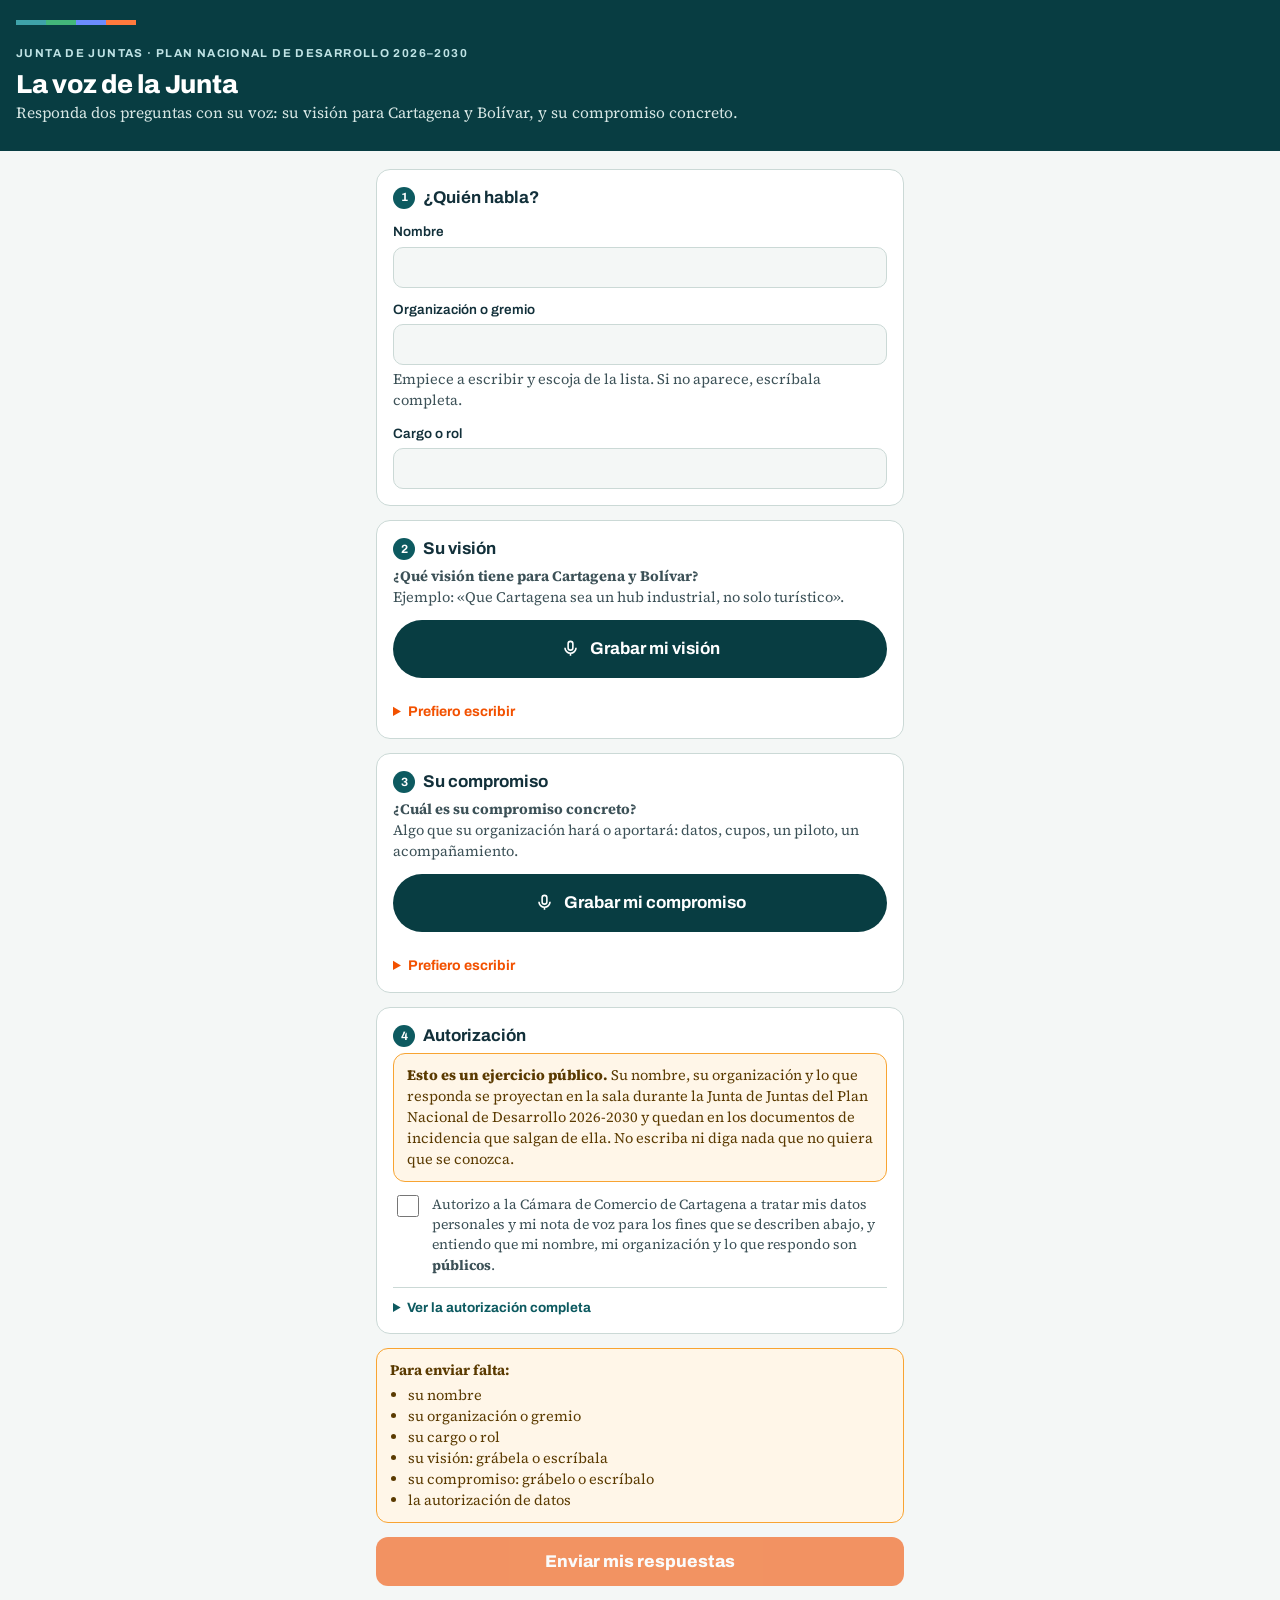
==== commit c0aa1c30: "Update index.html" ====
--- a/index.html
+++ b/index.html
@@ -43,6 +43,20 @@
 .lista audio{height:34px;max-width:100%}
 .consent{display:flex;gap:10px;align-items:flex-start;font-size:14px;color:var(--ink2);margin:0}
 .consent input{width:22px;height:22px;flex:none;margin-top:1px;accent-color:#0D5A60}
+.publico{margin:0 0 12px;padding:11px 13px;border-radius:12px;background:#FFF6E8;border:1.5px solid #F8A432;font-size:14.5px;line-height:1.45;color:#5A3A00}
+.publico b{font-weight:800}
+.hd{margin-top:12px;border-top:1px solid var(--linea);padding-top:10px}
+.hd>summary{cursor:pointer;font-family:Archivo,sans-serif;font-size:13.5px;font-weight:700;color:var(--p1)}
+.hd>summary::marker{color:var(--p1)}
+.hd h3{font-family:Archivo,sans-serif;font-size:13px;letter-spacing:.02em;text-transform:uppercase;color:var(--gris);margin:14px 0 4px}
+.hd p,.hd li{font-size:14px;line-height:1.5;margin:0 0 7px}
+.hd ul{margin:0 0 7px;padding-left:19px}
+.hd a{color:var(--p1)}
+.falta{margin:0 0 10px;padding:11px 13px;border-radius:12px;background:#FFF6E8;border:1.5px solid #F8A432;font-size:14.5px;line-height:1.45;color:#5A3A00}
+.falta b{display:block;margin-bottom:3px;font-weight:700}
+.falta ul{margin:0;padding-left:18px}
+.enviar:disabled{opacity:.45;cursor:not-allowed}
+.caja.pide{box-shadow:0 0 0 2px #F8A432 inset}
 .consent label{font-family:"Source Serif 4",Georgia,serif;font-weight:400;font-size:14px;margin:0;color:var(--ink2)}
 .enviar{width:100%;background:#F25100;color:#fff;border:0;border-radius:12px;padding:15px;font-size:17px;font-weight:800;cursor:pointer;margin-top:4px}
 .enviar:disabled{opacity:.6}
@@ -76,8 +90,9 @@
       <div id="yoVista" class="yo" hidden><span><b id="yoNom"></b><span id="yoOrg"></span></span><button type="button" class="link" id="yoCambiar">Cambiar</button></div>
       <div id="yoForm">
         <label for="nombre">Nombre</label><input type="text" id="nombre" autocomplete="name" required>
-        <label for="org">Organización o gremio</label><input type="text" id="org" autocomplete="organization" required>
-        <label for="rol">Cargo o rol <small>(opcional)</small></label><input type="text" id="rol" autocomplete="organization-title">
+        <label for="org">Organización o gremio</label><input type="text" id="org" list="orgs" autocomplete="off" required>
+        <p class="ayuda" style="margin:4px 0 0">Empiece a escribir y escoja de la lista. Si no aparece, escríbala completa.</p>
+        <label for="rol">Cargo o rol</label><input type="text" id="rol" autocomplete="organization-title" required>
       </div>
     </section>
 
@@ -106,18 +121,22 @@
     <p class="ayuda" id="sinMic" hidden>Este teléfono no permite grabar desde la página. Use «Prefiero escribir» o dicte con el micrófono del teclado.</p>
 
     <section class="caja">
+      <h2><span class="n">4</span>Autorización</h2>
+      <div class="publico" id="avisoPublico"></div>
       <div class="consent"><input type="checkbox" id="acepto"><label for="acepto" id="lAcepto"></label></div>
+      <details class="hd"><summary>Ver la autorización completa</summary><div id="hdTexto"></div></details>
     </section>
 
+    <div class="falta" id="falta" hidden></div>
     <button class="enviar" id="enviar" type="submit">Enviar mis respuestas</button>
     <p class="err" id="err" role="alert"></p>
   </form>
+  <datalist id="orgs"><option value="Cámara de Comercio de Cartagena"><option value="Consejo Gremial de Bolívar"><option value="Congresistas de Bolívar"><option value="Alcaldía de Cartagena de Indias"><option value="Gobernación de Bolívar"><option value="ACOPI Bolívar"><option value="Afinia Grupo EPM"><option value="ANATO Noroccidente"><option value="Asociación Náutica de Colombia"><option value="ANDI Más País (Seccional Bolívar)"><option value="ASOTELCA"><option value="CAMACOL Bolívar"><option value="Convention &amp; Visitors Bureau"><option value="Comfenalco"><option value="Cotelco"><option value="Fenalco Bolívar"><option value="FENDIPETROLEO"><option value="FITAC"><option value="Fundación Santo Domingo"><option value="Fundación Serena del Mar"><option value="Fundación Tenaris TuboCaribe"><option value="Grupo Argos Fundación"><option value="Lonja de Propiedad Raíz"><option value="Ruta Costera | Isa VÍAS"><option value="SIAB"><option value="Sociedad de Mejoras Públicas"><option value="Undetco"><option value="Agrem"><option value="Acodrés"><option value="Fundación Centro Histórico"><option value="Analdex"><option value="Agentucol"><option value="Amcham Cartagena"><option value="Asonav"><option value="Traso"><option value="Fundación Grupo Social"><option value="Riescar (Universidades Cartagena)"><option value="Asiesca (Universidades Caribe)"><option value="Basc"><option value="Cámara Marítima Colombiana"><option value="Armcol"><option value="Círculo de Obreros"><option value="CCI"><option value="Funcicar"><option value="Cartagena Cómo Vamos"><option value="Comisión Regional de Competitividad"><option value="Invest In Cartagena &amp; Bolívar"><option value="Comité Intergremial del Atlántico"><option value="CTP Cartagena"><option value="RAP Caribe"><option value="CUEE"><option value="Fundación Puerto de Cartagena"><option value="Sacyr"><option value="Oinac"><option value="Odinsa"><option value="Puerto de Cartagena"><option value="Refinería"><option value="Cementos Argos"><option value="PDP Canal del Dique"><option value="Diálogo Social"></datalist>
 
   <section class="caja gracias" id="gracias" hidden>
     <div class="ok"><svg viewBox="0 0 24 24"><path d="M5 12.5l4.5 4.5L19 7"/></svg></div>
     <h2>Recibimos sus respuestas</h2>
     <p class="ayuda" id="grTxt" style="margin:6px auto 0;max-width:34ch"></p>
-    <button class="btn2" id="otra" type="button">Enviar otra respuesta</button>
   </section>
 </main>
 
@@ -125,15 +144,64 @@
 /* ============ CONFIGURACIÓN ============ */
 const CONFIG={
   url:"https://script.google.com/macros/s/AKfycbyGne7zqC6WsRhywjNrPFvM1GsaRNVbkY_5feZUfxIo1v6_zJseTKpN5iVygE64d7zJ/exec",            // URL del Apps Script (termina en /exec). Vacía = modo de prueba (no guarda).
-  politicaUrl:"",    // enlace a la política de tratamiento de datos de la Cámara
+  maxSeg:60,         // duración máxima de cada nota de voz
+  /* ---- Responsable del tratamiento (Ley 1581 de 2012) ----
+     Datos tomados de cccartagena.org.co/es/proteccion-de-datos-personales.
+     Si cambian, se corrigen aquí y el texto de autorización se actualiza solo. */
   entidad:"la Cámara de Comercio de Cartagena",
-  maxSeg:90          // duración máxima de cada nota de voz
+  entidadLegal:"Cámara de Comercio de Cartagena",
+  direccion:"Manga, Calle 28 No. 27-23, Edificio Seaport 3, Cartagena, Bolívar",
+  telefono:"(+57) 605 642 8999",
+  pqrsdUrl:"https://www.cccartagena.org.co/pqrsd",
+  politicaUrl:"https://www.cccartagena.org.co/recursos/docs/pdfs/manual-de-politicas-de-proteccion-de-datos-personales.pdf",
+  evento:"la Junta de Juntas del Plan Nacional de Desarrollo 2026-2030"
 };
 
 const $=s=>document.querySelector(s);
 const ls={get(k,d){try{const v=localStorage.getItem(k);return v?JSON.parse(v):d}catch(e){return d}},set(k,v){try{localStorage.setItem(k,JSON.stringify(v));return true}catch(e){return false}}};
 if(!CONFIG.url)$("#modoPrueba").hidden=false;
-$("#lAcepto").innerHTML=`Autorizo a ${CONFIG.entidad} a guardar mis respuestas y mis notas de voz, a transcribirlas y clasificarlas con una herramienta de inteligencia artificial, y a usar mi nombre, mi organización y lo que dije en el evento y en los documentos de incidencia que se deriven de él.`+(CONFIG.politicaUrl?` <a href="${CONFIG.politicaUrl}" target="_blank" rel="noopener">Política de tratamiento de datos</a>.`:"");
+/* ============ AUTORIZACIÓN DE DATOS (Ley 1581 de 2012) ============
+   Este ejercicio es público: lo que la persona diga se proyecta en la sala y
+   entra en los documentos de incidencia. Por eso la autorización lo dice de
+   frente, arriba y en la casilla, y no solo en la letra menuda. */
+const enl=(u,t)=>u?`<a href="${u}" target="_blank" rel="noopener">${t}</a>`:t;
+
+$("#avisoPublico").innerHTML=`<b>Esto es un ejercicio público.</b> Su nombre, su organización y lo que responda se proyectan en la sala durante ${CONFIG.evento} y quedan en los documentos de incidencia que salgan de ella. No escriba ni diga nada que no quiera que se conozca.`;
+
+$("#lAcepto").innerHTML=`Autorizo a ${CONFIG.entidad} a tratar mis datos personales y mi nota de voz para los fines que se describen abajo, y entiendo que mi nombre, mi organización y lo que respondo son <b>públicos</b>.`;
+
+$("#hdTexto").innerHTML=`
+<h3>Quién responde por sus datos</h3>
+<p>${CONFIG.entidadLegal}, responsable del tratamiento. ${CONFIG.direccion}. Teléfono ${CONFIG.telefono}.
+${CONFIG.politicaUrl?`Su política completa está en la ${enl(CONFIG.politicaUrl,"Política de tratamiento de datos personales")}.`:""}</p>
+
+<h3>Qué se recoge</h3>
+<p>Su nombre, su organización, su cargo, la nota de voz o el texto con el que responde las dos preguntas, y la fecha y hora del envío. Nada más: no se pide cédula, ni correo, ni teléfono.</p>
+
+<h3>Para qué</h3>
+<ul>
+<li>Transcribir su nota de voz y ubicar su respuesta en una de las nueve palancas del sistema de inteligencia territorial, con ayuda de una herramienta de inteligencia artificial.</li>
+<li>Proyectar en vivo, durante el evento, su nombre, su organización y lo que respondió.</li>
+<li>Incluir su respuesta, con su nombre y su organización, en los documentos de incidencia de la región ante el Departamento Nacional de Planeación, los ministerios y el Congreso, y en las publicaciones, la página web y las redes de la Cámara.</li>
+<li>Guardar el consolidado como memoria del ejercicio.</li>
+</ul>
+<p>Sus datos no se venden, no se entregan a terceros con fines comerciales ni se usan para enviarle publicidad.</p>
+
+<h3>Sobre la nota de voz</h3>
+<p>La grabación se usa por lo que usted dice, no por cómo suena su voz: se transcribe a texto y se trabaja sobre el texto. <b>No se hace reconocimiento de voz ni ningún tratamiento biométrico</b>, y la grabación no se usa para identificarlo. Los audios quedan en una carpeta de la Cámara con acceso restringido al equipo del ejercicio.</p>
+
+<h3>Es voluntario</h3>
+<p>Participar es libre y voluntario. Puede escribir en vez de grabar, o no participar del todo, y eso no le afecta en nada. Si decide participar, el formulario pide las dos respuestas completas, para que su voz quede bien ubicada.</p>
+
+<h3>Sus derechos</h3>
+<p>Como titular usted puede, en cualquier momento: conocer, actualizar y rectificar sus datos; pedir prueba de esta autorización; ser informado sobre el uso que se les ha dado; revocar la autorización o pedir que sus datos se supriman; y acceder gratuitamente a ellos. Presentar quejas ante la Superintendencia de Industria y Comercio también es su derecho.</p>
+<p>Para ejercerlos, escriba por ${enl(CONFIG.pqrsdUrl,"el canal de PQRSD de la Cámara")} o llame al ${CONFIG.telefono}.</p>
+<p>Si revoca la autorización, su voz sale del panel y no se incluye en los documentos que aún no se hayan publicado. Lo que ya se proyectó en la sala o ya se publicó no se puede deshacer.</p>
+
+<h3>Cuánto tiempo se guardan</h3>
+<p>Mientras dure el ejercicio de incidencia en el Plan Nacional de Desarrollo 2026-2030 y el tiempo adicional que exijan las normas aplicables. Después se conserva el consolidado como memoria del evento.</p>
+
+<p style="margin-top:12px;color:var(--gris);font-size:13px">Al marcar la casilla usted da una autorización previa, expresa e informada, en los términos de la Ley 1581 de 2012 y el Decreto 1074 de 2015. Queda registrada la fecha y hora del envío como prueba de la autorización.</p>`;
 
 /* ============ IDENTIFICACIÓN ============ */
 function pintaYo(){const y=ls.get("vozYo",null);
@@ -141,6 +209,14 @@
     $("#yoNom").textContent=y.nombre;$("#yoOrg").textContent=y.organizacion+(y.rol?" · "+y.rol:"");$("#yoVista").hidden=false;$("#yoForm").hidden=true}
   else{$("#yoVista").hidden=true;$("#yoForm").hidden=false}}
 $("#yoCambiar").onclick=()=>{$("#yoVista").hidden=true;$("#yoForm").hidden=false;$("#nombre").focus()};
+
+/* ============ UNA RESPUESTA POR TELÉFONO ============ */
+const YA_KEY="vozEnviado";
+function yaRespondio(){return !!ls.get(YA_KEY,null)}
+function mostrarYaRespondio(){
+  $("#form").hidden=true;$("#gracias").hidden=false;
+  $("#grTxt").textContent="Ya recibimos una respuesta desde este teléfono. Gracias por participar.";
+  window.scrollTo(0,0)}
 
 /* ============ GRABACIÓN (una por pregunta) ============ */
 const MIMES=["audio/webm;codecs=opus","audio/mp4","audio/webm","audio/ogg;codecs=opus"];
@@ -165,13 +241,40 @@
       btn.classList.remove("rec");lbl.textContent="Grabar de nuevo";sec.querySelector(".tiempo").textContent="";
       if(blob.size<800){$("#err").textContent="La grabación quedó vacía. Intente de nuevo.";return}
       const fr=new FileReader();fr.onload=()=>{st.audio={base64:String(fr.result).split(",")[1],mime:tipo,seg};
-        sec.querySelector(".listaTxt").textContent="Nota de voz lista · "+fmt(seg);sec.querySelector("audio").src=URL.createObjectURL(blob);sec.querySelector(".lista").hidden=false};fr.readAsDataURL(blob)};
+        sec.querySelector(".listaTxt").textContent="Nota de voz lista · "+fmt(seg);sec.querySelector("audio").src=URL.createObjectURL(blob);sec.querySelector(".lista").hidden=false;revisa()};fr.readAsDataURL(blob)};
     st.rec.start(1000);btn.classList.add("rec");lbl.textContent="Detener";sec.querySelector(".lista").hidden=true;st.audio=null;
     timer=setInterval(()=>{const s=(Date.now()-t0)/1000;sec.querySelector(".tiempo").textContent=fmt(s)+" / "+fmt(CONFIG.maxSeg);if(s>=CONFIG.maxSeg&&st.rec.state==="recording")st.rec.stop()},250);
   };
-  sec.querySelector(".borrar").onclick=()=>{st.audio=null;sec.querySelector(".lista").hidden=true;sec.querySelector("audio").removeAttribute("src");lbl.textContent=txt0};
-  st.reset=()=>{st.audio=null;sec.querySelector(".lista").hidden=true;sec.querySelector("textarea").value="";lbl.textContent=txt0};
+  sec.querySelector(".borrar").onclick=()=>{st.audio=null;sec.querySelector(".lista").hidden=true;sec.querySelector("audio").removeAttribute("src");lbl.textContent=txt0;revisa()};
+  st.reset=()=>{st.audio=null;sec.querySelector(".lista").hidden=true;sec.querySelector("textarea").value="";lbl.textContent=txt0;revisa()};
 });
+
+/* ============ TODOS LOS CAMPOS SON OBLIGATORIOS ============ */
+/* Nada se envía hasta que las cinco cosas estén: nombre, organización, cargo,
+   la visión, el compromiso y la autorización. El botón queda apagado mientras falte algo. */
+const ETIQUETA={vision:"su visión: grábela o escríbala",compromiso:"su compromiso: grábelo o escríbalo"};
+function faltantes(){
+  const f=[];
+  if(!$("#nombre").value.trim())f.push(["nombre","su nombre"]);
+  if(!$("#org").value.trim())f.push(["org","su organización o gremio"]);
+  if(!$("#rol").value.trim())f.push(["rol","su cargo o rol"]);
+  for(const [k,st] of Object.entries(PARTES)){
+    const texto=(st.sec.querySelector("textarea")||{}).value||"";
+    if(!texto.trim()&&!st.audio)f.push([k,ETIQUETA[k]]);
+  }
+  if(!$("#acepto").checked)f.push(["acepto","la autorización de datos"]);
+  return f;
+}
+function revisa(){
+  const f=faltantes(),caja=$("#falta");
+  $("#enviar").disabled=f.length>0;
+  if(!f.length){caja.hidden=true;caja.innerHTML="";return}
+  caja.hidden=false;
+  caja.innerHTML="<b>Para enviar falta:</b><ul>"+f.map(x=>"<li>"+x[1]+"</li>").join("")+"</ul>";
+}
+["#nombre","#org","#rol"].forEach(sel=>{$(sel).addEventListener("input",revisa)});
+$("#acepto").addEventListener("change",revisa);
+document.querySelectorAll("[data-parte] textarea").forEach(t=>t.addEventListener("input",revisa));
 
 /* ============ ENVÍO CON COLA (si la conexión falla, reintenta sola) ============ */
 let colaMem=[];
@@ -194,25 +297,28 @@
 
 $("#form").onsubmit=async e=>{
   e.preventDefault();const err=$("#err");err.textContent="";
+  if(yaRespondio()){mostrarYaRespondio();return}
   if(grabando){err.textContent="Detenga la grabación antes de enviar.";return}
   const nombre=$("#nombre").value.trim(),org=$("#org").value.trim(),rol=$("#rol").value.trim();
-  if(!nombre||!org){err.textContent="Escriba su nombre y su organización.";$("#yoForm").hidden=false;$("#yoVista").hidden=true;return}
+  if(!nombre||!org||!rol){err.textContent="Escriba su nombre, su organización y su cargo.";$("#yoForm").hidden=false;$("#yoVista").hidden=true;$("#nombre").focus();revisa();return}
   const resp={};
   for(const [k,st] of Object.entries(PARTES)){const texto=st.sec.querySelector("textarea").value.trim();
-    if(!texto&&!st.audio){err.textContent=k==="vision"?"Falta su visión: grábela o escríbala.":"Falta su compromiso: grábelo o escríbalo.";st.sec.scrollIntoView({behavior:"smooth"});return}
+    if(!texto&&!st.audio){err.textContent=k==="vision"?"Falta su visión: grábela o escríbala.":"Falta su compromiso: grábelo o escríbalo.";st.sec.classList.add("pide");st.sec.scrollIntoView({behavior:"smooth",block:"center"});revisa();return}
     resp[k]={texto,audio:st.audio}}
-  if(!$("#acepto").checked){err.textContent="Para enviar, marque la autorización de datos.";return}
+  if(!$("#acepto").checked){err.textContent="Para enviar, marque la autorización de datos.";$("#acepto").focus();revisa();return}
+  document.querySelectorAll(".caja.pide").forEach(c=>c.classList.remove("pide"));
   ls.set("vozYo",{nombre,organizacion:org,rol});
   const id=(crypto.randomUUID?crypto.randomUUID():Date.now().toString(36)+Math.random().toString(36).slice(2));
   const p={id,nombre,organizacion:org,rol,vision:resp.vision,compromiso:resp.compromiso,consentimiento:true,cliente:new Date().toISOString()};
+  if(CONFIG.url)ls.set(YA_KEY,{id,fecha:p.cliente});
   $("#enviar").disabled=true;$("#enviar").textContent="Enviando…";
   const ok=await mandar(p);if(!ok){guardaCola(cola().concat([p]));pintaPend()}
   $("#enviar").disabled=false;$("#enviar").textContent="Enviar mis respuestas";
   $("#form").hidden=true;$("#gracias").hidden=false;
   $("#grTxt").textContent=ok?"En un par de minutos sus respuestas quedan transcritas y ubicadas en las palancas del sistema.":"La conexión está lenta: sus respuestas quedaron guardadas en este teléfono y se enviarán solas.";window.scrollTo(0,0);
 };
-$("#otra").onclick=()=>{Object.values(PARTES).forEach(st=>st.reset&&st.reset());$("#acepto").checked=false;$("#gracias").hidden=true;$("#form").hidden=false;pintaYo();window.scrollTo(0,0)};
-pintaYo();pintaPend();vaciar();
+pintaYo();pintaPend();vaciar();revisa();
+if(yaRespondio())mostrarYaRespondio();
 </script>
 </body>
 </html>
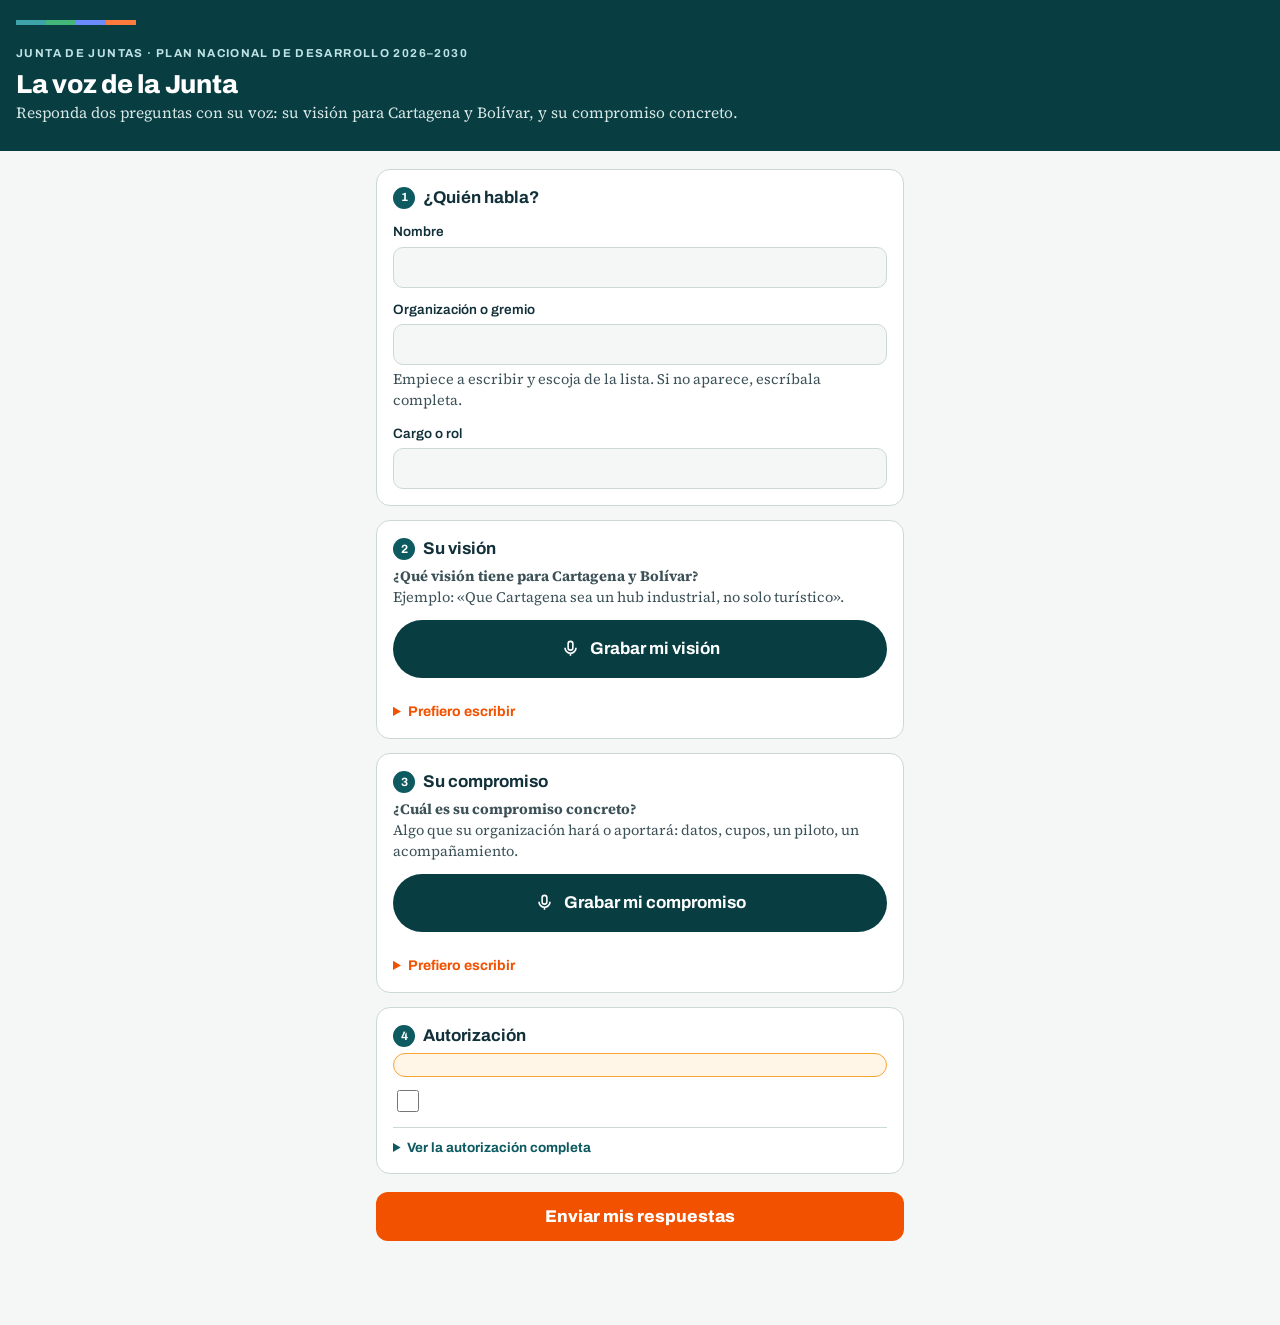
==== commit 99720ec2: "Update index.html" ====
--- a/index.html
+++ b/index.html
@@ -171,37 +171,170 @@
 $("#lAcepto").innerHTML=`Autorizo a ${CONFIG.entidad} a tratar mis datos personales y mi nota de voz para los fines que se describen abajo, y entiendo que mi nombre, mi organización y lo que respondo son <b>públicos</b>.`;
 
 $("#hdTexto").innerHTML=`
-<h3>Quién responde por sus datos</h3>
-<p>${CONFIG.entidadLegal}, responsable del tratamiento. ${CONFIG.direccion}. Teléfono ${CONFIG.telefono}.
-${CONFIG.politicaUrl?`Su política completa está en la ${enl(CONFIG.politicaUrl,"Política de tratamiento de datos personales")}.`:""}</p>
-
-<h3>Qué se recoge</h3>
-<p>Su nombre, su organización, su cargo, la nota de voz o el texto con el que responde las dos preguntas, y la fecha y hora del envío. Nada más: no se pide cédula, ni correo, ni teléfono.</p>
-
-<h3>Para qué</h3>
-<ul>
-<li>Transcribir su nota de voz y ubicar su respuesta en una de las nueve palancas del sistema de inteligencia territorial, con ayuda de una herramienta de inteligencia artificial.</li>
-<li>Proyectar en vivo, durante el evento, su nombre, su organización y lo que respondió.</li>
-<li>Incluir su respuesta, con su nombre y su organización, en los documentos de incidencia de la región ante el Departamento Nacional de Planeación, los ministerios y el Congreso, y en las publicaciones, la página web y las redes de la Cámara.</li>
-<li>Guardar el consolidado como memoria del ejercicio.</li>
-</ul>
-<p>Sus datos no se venden, no se entregan a terceros con fines comerciales ni se usan para enviarle publicidad.</p>
-
-<h3>Sobre la nota de voz</h3>
-<p>La grabación se usa por lo que usted dice, no por cómo suena su voz: se transcribe a texto y se trabaja sobre el texto. <b>No se hace reconocimiento de voz ni ningún tratamiento biométrico</b>, y la grabación no se usa para identificarlo. Los audios quedan en una carpeta de la Cámara con acceso restringido al equipo del ejercicio.</p>
-
-<h3>Es voluntario</h3>
-<p>Participar es libre y voluntario. Puede escribir en vez de grabar, o no participar del todo, y eso no le afecta en nada. Si decide participar, el formulario pide las dos respuestas completas, para que su voz quede bien ubicada.</p>
-
-<h3>Sus derechos</h3>
-<p>Como titular usted puede, en cualquier momento: conocer, actualizar y rectificar sus datos; pedir prueba de esta autorización; ser informado sobre el uso que se les ha dado; revocar la autorización o pedir que sus datos se supriman; y acceder gratuitamente a ellos. Presentar quejas ante la Superintendencia de Industria y Comercio también es su derecho.</p>
-<p>Para ejercerlos, escriba por ${enl(CONFIG.pqrsdUrl,"el canal de PQRSD de la Cámara")} o llame al ${CONFIG.telefono}.</p>
-<p>Si revoca la autorización, su voz sale del panel y no se incluye en los documentos que aún no se hayan publicado. Lo que ya se proyectó en la sala o ya se publicó no se puede deshacer.</p>
-
-<h3>Cuánto tiempo se guardan</h3>
-<p>Mientras dure el ejercicio de incidencia en el Plan Nacional de Desarrollo 2026-2030 y el tiempo adicional que exijan las normas aplicables. Después se conserva el consolidado como memoria del evento.</p>
-
-<p style="margin-top:12px;color:var(--gris);font-size:13px">Al marcar la casilla usted da una autorización previa, expresa e informada, en los términos de la Ley 1581 de 2012 y el Decreto 1074 de 2015. Queda registrada la fecha y hora del envío como prueba de la autorización.</p>`;
+<html lang="es">
+<head>
+<meta charset="utf-8">
+<meta name="viewport" content="width=device-width,initial-scale=1,viewport-fit=cover">
+<title>La voz de la Junta</title>
+<meta name="theme-color" content="#083D42">
+<link rel="preconnect" href="https://fonts.googleapis.com"><link rel="preconnect" href="https://fonts.gstatic.com" crossorigin>
+<link href="https://fonts.googleapis.com/css2?family=Archivo:wght@500;600;700;800&family=Source+Serif+4:wght@400;600&display=swap" rel="stylesheet">
+<style>
+:root{--p1:#0D5A60;--p1d:#083D42;--p2:#20975A;--acc:#F25100;--oro:#FFB600;--inv:#0038E3;--ink:#12303A;--ink2:#3C5157;--gris:#5A6B6E;--fondo:#F4F7F6;--crema:#EAF1EF;--sup:#FFFFFF;--linea:#CBD9D6;--mono:#E7EFED;--ok:#20975A;--bad:#B23A1A}
+@media (prefers-color-scheme: dark){:root:not([data-theme="light"]){--p1:#3FA3AA;--p1d:#0B3A3F;--p2:#43B77A;--acc:#FF7A3D;--oro:#FFC43D;--inv:#6B8CFF;--ink:#DDE8E6;--ink2:#B9C9C6;--gris:#93A7A4;--fondo:#0E1D21;--crema:#14282D;--sup:#122428;--linea:#2A4348;--mono:#0B1518;--ok:#43B77A;--bad:#E86A45}}
+:root[data-theme="dark"]{--p1:#3FA3AA;--p1d:#0B3A3F;--p2:#43B77A;--acc:#FF7A3D;--oro:#FFC43D;--inv:#6B8CFF;--ink:#DDE8E6;--ink2:#B9C9C6;--gris:#93A7A4;--fondo:#0E1D21;--crema:#14282D;--sup:#122428;--linea:#2A4348;--mono:#0B1518;--ok:#43B77A;--bad:#E86A45}
+*{box-sizing:border-box}
+body{margin:0;background:var(--fondo);color:var(--ink);font-family:"Source Serif 4",Georgia,serif;font-size:17px;line-height:1.45;-webkit-font-smoothing:antialiased}
+h1,h2,h3,label,button,.ey,.chip,.nota,.pend,input,select,textarea{font-family:Archivo,"Helvetica Neue",Arial,sans-serif}
+.top{background:#083D42;color:#fff;padding:20px 16px 26px}
+.f4{display:grid;grid-template-columns:repeat(4,1fr);height:5px;width:120px;margin-bottom:14px}.f4 i:nth-child(1){background:#3FA3AA}.f4 i:nth-child(2){background:#43B77A}.f4 i:nth-child(3){background:#6B8CFF}.f4 i:nth-child(4){background:#FF7A3D}
+.ey{font-size:11.5px;letter-spacing:.12em;text-transform:uppercase;font-weight:700;color:#BFE3E5}
+.top h1{margin:6px 0 4px;font-size:26px;line-height:1.1;font-weight:800;letter-spacing:-.01em}
+.top p{margin:0;color:#D6E6E4;font-size:15.5px}
+main{max-width:560px;margin:0 auto;padding:18px 16px 60px}
+.caja{background:var(--sup);border:1px solid var(--linea);border-radius:14px;padding:16px;margin-bottom:14px}
+h2{font-size:17px;font-weight:700;margin:0 0 4px;display:flex;align-items:center;gap:8px}
+h2 .n{width:22px;height:22px;border-radius:50%;background:var(--p1);color:#fff;font-size:12px;display:grid;place-items:center;flex:none}
+.ayuda{font-size:14.5px;color:var(--ink2);margin:0 0 12px}
+label{display:block;font-size:13.5px;font-weight:600;margin:12px 0 5px;color:var(--ink)}
+label small{font-weight:500;color:var(--gris)}
+input[type=text],textarea{width:100%;font-size:16.5px;padding:11px 12px;border:1.5px solid var(--linea);border-radius:10px;background:var(--fondo);color:var(--ink);font-weight:500}
+textarea{min-height:96px;resize:vertical;font-family:"Source Serif 4",Georgia,serif;font-weight:400;line-height:1.4}
+input:focus,textarea:focus{outline:2px solid var(--acc);outline-offset:1px;border-color:transparent}
+.yo{display:flex;justify-content:space-between;align-items:center;gap:10px;font-family:Archivo,sans-serif;font-size:14.5px}
+.yo b{display:block;font-size:16px}
+.link{background:none;border:0;color:var(--acc);font-weight:700;font-size:14px;cursor:pointer;padding:6px 0}
+.voz{display:flex;align-items:center;gap:12px;flex-wrap:wrap;margin-top:10px}
+.grabar{display:flex;justify-content:center;width:100%;align-items:center;gap:10px;min-height:58px;font-size:17px!important;background:var(--p1d);color:#fff;border:0;border-radius:99px;padding:12px 18px;font-size:15.5px;font-weight:700;cursor:pointer}
+.grabar svg{width:19px;height:19px;stroke:currentColor;fill:none;stroke-width:2}
+.grabar.rec{background:var(--bad)}
+.grabar.rec::before{content:"";width:9px;height:9px;border-radius:50%;background:#fff;animation:p 1s infinite}
+@keyframes p{50%{opacity:.2}}
+.tiempo{font-family:Archivo,sans-serif;font-weight:700;font-variant-numeric:tabular-nums;color:var(--ink2)}
+.lista{display:flex;align-items:center;gap:10px;flex-wrap:wrap;font-family:Archivo,sans-serif;font-size:14px;background:var(--crema);border-radius:10px;padding:8px 12px;width:100%}
+.lista audio{height:34px;max-width:100%}
+.consent{display:flex;gap:10px;align-items:flex-start;font-size:14px;color:var(--ink2);margin:0}
+.consent input{width:22px;height:22px;flex:none;margin-top:1px;accent-color:#0D5A60}
+.falta{margin:0 0 10px;padding:11px 13px;border-radius:12px;background:#FFF6E8;border:1.5px solid #F8A432;font-size:14.5px;line-height:1.45;color:#5A3A00}
+.falta b{display:block;margin-bottom:3px;font-weight:700}
+.falta ul{margin:0;padding-left:18px}
+.enviar:disabled{opacity:.45;cursor:not-allowed}
+.caja.pide{box-shadow:0 0 0 2px #F8A432 inset}
+.consent label{font-family:"Source Serif 4",Georgia,serif;font-weight:400;font-size:14px;margin:0;color:var(--ink2)}
+.enviar{width:100%;background:#F25100;color:#fff;border:0;border-radius:12px;padding:15px;font-size:17px;font-weight:800;cursor:pointer;margin-top:4px}
+.enviar:disabled{opacity:.6}
+.err{color:var(--bad);font-family:Archivo,sans-serif;font-size:14px;font-weight:600;margin:10px 0 0;min-height:1em}
+.nota{font-size:13px;background:var(--oro);color:#12303A;border-radius:8px;padding:8px 12px;margin-bottom:14px;font-weight:600}
+.pend{font-size:13px;color:var(--ink2);background:var(--crema);border-radius:8px;padding:8px 12px;margin-bottom:14px}
+.gracias{text-align:center;padding:28px 18px}
+.gracias .ok{width:58px;height:58px;border-radius:50%;background:var(--p2);display:grid;place-items:center;margin:0 auto 12px}
+.gracias .ok svg{width:30px;height:30px;stroke:#fff;fill:none;stroke-width:2.6}
+.gracias h2{justify-content:center;font-size:22px}
+.btn2{background:var(--sup);border:1.5px solid var(--linea);color:var(--ink);border-radius:12px;padding:12px 16px;font-size:15px;font-weight:700;cursor:pointer;margin-top:14px}
+.escr{font-family:Archivo,sans-serif;font-weight:700;font-size:14px;color:var(--acc);cursor:pointer}
+textarea{margin-top:8px}
+[hidden]{display:none!important}
+</style>
+</head>
+<body>
+<header class="top">
+  <div class="f4"><i></i><i></i><i></i><i></i></div>
+  <span class="ey">Junta de Juntas · Plan Nacional de Desarrollo 2026–2030</span>
+  <h1>La voz de la Junta</h1>
+  <p>Responda dos preguntas con su voz: su visión para Cartagena y Bolívar, y su compromiso concreto.</p>
+</header>
+<main>
+  <div class="nota" id="modoPrueba" hidden>Modo de prueba: esta página todavía no está conectada y no guarda respuestas.</div>
+  <div class="pend" id="pend" hidden></div>
+
+  <form id="form" novalidate>
+    <section class="caja">
+      <h2><span class="n">1</span>¿Quién habla?</h2>
+      <div id="yoVista" class="yo" hidden><span><b id="yoNom"></b><span id="yoOrg"></span></span><button type="button" class="link" id="yoCambiar">Cambiar</button></div>
+      <div id="yoForm">
+        <label for="nombre">Nombre</label><input type="text" id="nombre" autocomplete="name" maxlength="120" required>
+        <label for="org">Organización o gremio</label><input type="text" id="org" list="orgs" autocomplete="off" maxlength="160" required>
+        <p class="ayuda" style="margin:4px 0 0">Empiece a escribir y escoja de la lista. Si no aparece, escríbala completa.</p>
+        <label for="rol">Cargo o rol</label><input type="text" id="rol" autocomplete="organization-title" maxlength="120" required>
+      </div>
+    </section>
+
+    <section class="caja" data-parte="vision">
+      <h2><span class="n">2</span>Su visión</h2>
+      <p class="ayuda"><b>¿Qué visión tiene para Cartagena y Bolívar?</b><br>Ejemplo: «Que Cartagena sea un hub industrial, no solo turístico».</p>
+      <div class="voz">
+        <button type="button" class="grabar"><svg viewBox="0 0 24 24"><rect x="9" y="3" width="6" height="11" rx="3"/><path d="M5 11a7 7 0 0 0 14 0M12 18v3"/></svg><span>Grabar mi visión</span></button>
+        <span class="tiempo"></span>
+        <div class="lista" hidden><span class="listaTxt"></span><audio controls preload="none"></audio><button type="button" class="link borrar">Borrar</button></div>
+      </div>
+      <details style="margin-top:12px"><summary class="escr">Prefiero escribir</summary><textarea aria-label="Su visión por escrito" maxlength="3000"></textarea></details>
+    </section>
+
+    <section class="caja" data-parte="compromiso">
+      <h2><span class="n">3</span>Su compromiso</h2>
+      <p class="ayuda"><b>¿Cuál es su compromiso concreto?</b><br>Algo que su organización hará o aportará: datos, cupos, un piloto, un acompañamiento.</p>
+      <div class="voz">
+        <button type="button" class="grabar"><svg viewBox="0 0 24 24"><rect x="9" y="3" width="6" height="11" rx="3"/><path d="M5 11a7 7 0 0 0 14 0M12 18v3"/></svg><span>Grabar mi compromiso</span></button>
+        <span class="tiempo"></span>
+        <div class="lista" hidden><span class="listaTxt"></span><audio controls preload="none"></audio><button type="button" class="link borrar">Borrar</button></div>
+      </div>
+      <details style="margin-top:12px"><summary class="escr">Prefiero escribir</summary><textarea aria-label="Su compromiso por escrito" maxlength="3000"></textarea></details>
+    </section>
+
+    <p class="ayuda" id="sinMic" hidden>Este teléfono no permite grabar desde la página. Use «Prefiero escribir» o dicte con el micrófono del teclado.</p>
+
+    <section class="caja">
+      <h2><span class="n">4</span>Autorización</h2>
+      <div class="consent"><input type="checkbox" id="acepto"><label for="acepto" id="lAcepto"></label></div>
+    </section>
+
+    <div class="falta" id="falta" hidden></div>
+    <button class="enviar" id="enviar" type="submit">Enviar mis respuestas</button>
+    <p class="err" id="err" role="alert"></p>
+  </form>
+  <datalist id="orgs"><option value="Cámara de Comercio de Cartagena"><option value="Consejo Gremial de Bolívar"><option value="Congresistas de Bolívar"><option value="Alcaldía de Cartagena de Indias"><option value="Gobernación de Bolívar"><option value="ACOPI Bolívar"><option value="Afinia Grupo EPM"><option value="ANATO Noroccidente"><option value="Asociación Náutica de Colombia"><option value="ANDI Más País (Seccional Bolívar)"><option value="ASOTELCA"><option value="CAMACOL Bolívar"><option value="Convention &amp; Visitors Bureau"><option value="Comfenalco"><option value="Cotelco"><option value="Fenalco Bolívar"><option value="FENDIPETROLEO"><option value="FITAC"><option value="Fundación Santo Domingo"><option value="Fundación Serena del Mar"><option value="Fundación Tenaris TuboCaribe"><option value="Grupo Argos Fundación"><option value="Lonja de Propiedad Raíz"><option value="Ruta Costera | Isa VÍAS"><option value="SIAB"><option value="Sociedad de Mejoras Públicas"><option value="Undetco"><option value="Agrem"><option value="Acodrés"><option value="Fundación Centro Histórico"><option value="Analdex"><option value="Agentucol"><option value="Amcham Cartagena"><option value="Asonav"><option value="Traso"><option value="Fundación Grupo Social"><option value="Riescar (Universidades Cartagena)"><option value="Asiesca (Universidades Caribe)"><option value="Basc"><option value="Cámara Marítima Colombiana"><option value="Armcol"><option value="Círculo de Obreros"><option value="CCI"><option value="Funcicar"><option value="Cartagena Cómo Vamos"><option value="Comisión Regional de Competitividad"><option value="Invest In Cartagena &amp; Bolívar"><option value="Comité Intergremial del Atlántico"><option value="CTP Cartagena"><option value="RAP Caribe"><option value="CUEE"><option value="Fundación Puerto de Cartagena"><option value="Sacyr"><option value="Oinac"><option value="Odinsa"><option value="Puerto de Cartagena"><option value="Refinería"><option value="Cementos Argos"><option value="PDP Canal del Dique"><option value="Diálogo Social"></datalist>
+
+  <section class="caja gracias" id="gracias" hidden>
+    <div class="ok"><svg viewBox="0 0 24 24"><path d="M5 12.5l4.5 4.5L19 7"/></svg></div>
+    <h2>Recibimos sus respuestas</h2>
+    <p class="ayuda" id="grTxt" style="margin:6px auto 0;max-width:34ch"></p>
+  </section>
+</main>
+
+<script>
+/* ============ CONFIGURACIÓN ============ */
+const CONFIG={
+  url:"https://script.google.com/macros/s/AKfycbyGne7zqC6WsRhywjNrPFvM1GsaRNVbkY_5feZUfxIo1v6_zJseTKpN5iVygE64d7zJ/exec",            // URL del Apps Script (termina en /exec). Vacía = modo de prueba (no guarda).
+  maxSeg:60,         // duración máxima de cada nota de voz
+  esperaSeg:60,      // espera mínima por la respuesta del servidor; con audio se suma tiempo según el tamaño
+  ronda:"junta-2026-09-25",  // la marca de "ya respondió" vale para esta ronda; cambiarla deja responder de nuevo en todos los teléfonos
+  /* ---- Responsable del tratamiento (Ley 1581 de 2012) ----
+     Datos tomados de cccartagena.org.co/es/proteccion-de-datos-personales.
+     Hoy el formulario solo muestra `entidad`, en la casilla de autorización. */
+  entidad:"la Cámara de Comercio de Cartagena",
+  entidadLegal:"Cámara de Comercio de Cartagena",
+  direccion:"Manga, Calle 28 No. 27-23, Edificio Seaport 3, Cartagena, Bolívar",
+  telefono:"(+57) 605 642 8999",
+  pqrsdUrl:"https://www.cccartagena.org.co/pqrsd",
+  politicaUrl:"https://www.cccartagena.org.co/recursos/docs/pdfs/manual-de-politicas-de-proteccion-de-datos-personales.pdf",
+  evento:"la Junta de Juntas del Plan Nacional de Desarrollo 2026-2030"
+};
+
+const $=s=>document.querySelector(s);
+const ls={get(k,d){try{const v=localStorage.getItem(k);return v?JSON.parse(v):d}catch(e){return d}},set(k,v){try{localStorage.setItem(k,JSON.stringify(v));return true}catch(e){return false}},del(k){try{localStorage.removeItem(k)}catch(e){}}};
+const Q=(()=>{try{return new URLSearchParams(location.search)}catch(e){return {get:()=>null}}})();
+/* ?ensayo=1  respuestas de ensayo: su id empieza por "prueba-" (borrarPruebas() las limpia) y no bloquean el teléfono.
+   ?reiniciar=1  quita la marca de "ya respondió" de este teléfono (para quien probó el formulario). */
+const ENSAYO=Q.get("ensayo")==="1";
+const YA_KEY="vozEnviado:"+CONFIG.ronda;
+if(Q.get("reiniciar")==="1"){ls.del(YA_KEY);ls.del("vozEnviado");try{history.replaceState(null,"",location.pathname+(ENSAYO?"?ensayo=1":""))}catch(e){}}
+if(!CONFIG.url)$("#modoPrueba").hidden=false;
+if(ENSAYO){const n=$("#modoPrueba");n.hidden=false;n.textContent="Modo ensayo: esta respuesta llega al sistema marcada como prueba y se borra con borrarPruebas(). No bloquea el teléfono."}
+
+/* ============ AUTORIZACIÓN DE DATOS (Ley 1581 de 2012) ============
+   Este ejercicio es público: lo que la persona diga se proyecta en la sala y
+   entra en los documentos de incidencia. Por eso la casilla lo dice de frente. */
+$("#lAcepto").innerHTML=`Autorizo a ${CONFIG.entidad} a tratar mis datos personales y mi nota de voz para los fines de este ejercicio, y entiendo que mi nombre, mi organización y lo que respondo son <b>públicos</b>.`;
 
 /* ============ IDENTIFICACIÓN ============ */
 function pintaYo(){const y=ls.get("vozYo",null);
@@ -210,54 +343,174 @@
   else{$("#yoVista").hidden=true;$("#yoForm").hidden=false}}
 $("#yoCambiar").onclick=()=>{$("#yoVista").hidden=true;$("#yoForm").hidden=false;$("#nombre").focus()};
 
-/* ============ UNA RESPUESTA POR TELÉFONO ============ */
-const YA_KEY="vozEnviado";
-function yaRespondio(){return !!ls.get(YA_KEY,null)}
+/* ============ UNA RESPUESTA POR TELÉFONO ============
+   Es un freno, no una garantía: sirve para los reenvíos por error. La marca vale solo para
+   CONFIG.ronda, así los teléfonos que se usaron en el ensayo pueden responder el día del evento. */
+function yaRespondio(){return !ENSAYO&&!!ls.get(YA_KEY,null)}
 function mostrarYaRespondio(){
   $("#form").hidden=true;$("#gracias").hidden=false;
   $("#grTxt").textContent="Ya recibimos una respuesta desde este teléfono. Gracias por participar.";
   window.scrollTo(0,0)}
 
+/* ============ COLA DE ENVÍO ============
+   Cada respuesta se guarda en el teléfono ANTES de enviarse y se borra solo cuando el servidor
+   confirma que la recibió. Se guarda en IndexedDB (aguanta dos notas de voz sin problema); si el
+   navegador no lo permite, en localStorage; y si tampoco, en memoria (entonces no se debe cerrar la página). */
+const Cola=(()=>{
+  let db=null,modo="mem";const mem=new Map();
+  const listo=new Promise(res=>{
+    let hecho=false;const fin=()=>{if(!hecho){hecho=true;res()}};
+    try{
+      const r=indexedDB.open("vozJunta",1);
+      r.onupgradeneeded=()=>{try{r.result.createObjectStore("cola",{keyPath:"id"})}catch(e){}};
+      r.onsuccess=()=>{db=r.result;modo="idb";fin()};
+      r.onerror=r.onblocked=()=>fin();
+    }catch(e){fin()}
+    setTimeout(fin,2500);
+  });
+  const tx=(m,f)=>new Promise((res,rej)=>{try{const t=db.transaction("cola",m);const s=t.objectStore("cola");const out=f(s);t.oncomplete=()=>res(out&&out.result);t.onerror=t.onabort=()=>rej(t.error)}catch(e){rej(e)}});
+  const lsCola=()=>ls.get("vozCola2",[])||[];
+  async function todas(){await listo;
+    let l=[];
+    if(db){try{l=await tx("readonly",s=>s.getAll())||[]}catch(e){l=[]}}
+    lsCola().forEach(p=>{if(!l.some(x=>x.id===p.id))l.push(p)});
+    mem.forEach(p=>{if(!l.some(x=>x.id===p.id))l.push(p)});
+    return l.sort((a,b)=>String(a.cliente).localeCompare(String(b.cliente)))}
+  async function poner(p){await listo;
+    if(db){try{await tx("readwrite",s=>s.put(p));mem.delete(p.id);return "idb"}catch(e){}}
+    const c=lsCola().filter(x=>x.id!==p.id).concat([p]);
+    if(ls.set("vozCola2",c)){mem.delete(p.id);return "ls"}
+    mem.set(p.id,p);return "mem"}
+  async function quitar(id){await listo;
+    if(db){try{await tx("readwrite",s=>s.delete(id))}catch(e){}}
+    const c=lsCola();if(c.some(x=>x.id===id))ls.set("vozCola2",c.filter(x=>x.id!==id));
+    mem.delete(id)}
+  async function tiene(id){return (await todas()).some(p=>p.id===id)}
+  /* lo que haya dejado pendiente la versión anterior del formulario también se envía */
+  async function migrar(){const v=ls.get("vozCola",null);if(Array.isArray(v)&&v.length){for(const p of v){if(p&&p.id)await poner(p)}}ls.del("vozCola")}
+  return {todas,poner,quitar,tiene,migrar,soloMemoria:()=>mem.size>0};
+})();
+
+/* Solo cuenta como enviada si el servidor responde {ok:true}. Cualquier otra cosa —un error,
+   una página de Google en vez de JSON, o nada después del tiempo de espera— la deja en la cola.
+   Reenviar no duplica: el servidor descarta las repetidas por su id. */
+const cuerpo=p=>JSON.stringify(p,(k,v)=>k.charAt(0)==="_"?undefined:v);
+async function mandar(p){
+  if(!CONFIG.url){await new Promise(r=>setTimeout(r,600));console.log("[modo prueba]",p.nombre,Object.keys(p));return true}
+  const body=cuerpo(p);
+  /* con audio, más tiempo: 1 s por cada 25 KB, para que una red lenta pero viva alcance a subirlo */
+  const espera=(CONFIG.esperaSeg+Math.ceil(body.length/25000))*1000;
+  const ctl=window.AbortController?new AbortController():null;
+  const t=ctl?setTimeout(()=>ctl.abort(),espera):0;
+  try{const r=await fetch(CONFIG.url,{method:"POST",headers:{"Content-Type":"text/plain;charset=utf-8"},body,signal:ctl?ctl.signal:undefined});
+    const j=await r.json().catch(()=>null);return !!(j&&j.ok)}
+  catch(e){
+    /* Error de red o de CORS. Si el mismo envío falla así tres veces, puede ser que el
+       navegador no deje leer la respuesta: se manda sin leerla (no-cors) como respaldo.
+       Como a ciegas no se sabe si llegó, se repite en tres ciclos distintos antes de soltarla
+       (el servidor descarta las repetidas); si entretanto el envío normal responde, mejor. */
+    if(e&&e.name==="AbortError")return false;
+    if(navigator.onLine===false)return false;
+    p._fallasRed=(p._fallasRed||0)+1;
+    if(p._fallasRed<3)return false;
+    try{await fetch(CONFIG.url,{method:"POST",mode:"no-cors",headers:{"Content-Type":"text/plain;charset=utf-8"},body})}catch(e2){return false}
+    p._ciegos=(p._ciegos||0)+1;
+    return p._ciegos>=3;
+  }
+  finally{clearTimeout(t)}
+}
+let vaciando=null,otraVez=false,esperandoCola=false,pendientes=0,enviandoForm=false;
+function vaciar(){
+  if(vaciando){otraVez=true;return vaciando}
+  vaciando=(async()=>{
+    do{otraVez=false;
+      const lista=await Cola.todas();
+      for(const p of lista){
+        if(!(await mandar(p))){await Cola.poner(p);break}   /* guarda el conteo de fallas */
+        await Cola.quitar(p.id);
+      }
+    }while(otraVez);
+  })().catch(()=>{}).finally(()=>{vaciando=null;pintaPend()});
+  return vaciando}
+async function pintaPend(){
+  const n=(await Cola.todas()).length;pendientes=n;
+  const el=$("#pend");el.hidden=!n;
+  el.textContent=n?`${n} respuesta${n>1?"s":""} pendiente${n>1?"s":""} de envío por la conexión. Se reintenta sola${Cola.soloMemoria()?"; no cierre esta página":""}.`:"";
+  if(!n&&esperandoCola){esperandoCola=false;$("#grTxt").textContent="Listo: sus respuestas ya llegaron. En un par de minutos quedan transcritas y ubicadas en las palancas del sistema."}
+}
+/* reintento cada 10 a 20 s, al azar, para que los teléfonos que fallaron juntos no vuelvan a llegar juntos */
+(function reintenta(){setTimeout(()=>{vaciar().finally(reintenta)},10000+Math.random()*10000)})();
+addEventListener("online",()=>vaciar());
+document.addEventListener("visibilitychange",()=>{if(document.visibilityState==="visible")vaciar()});
+addEventListener("beforeunload",e=>{if(pendientes>0){e.preventDefault();e.returnValue=""}});
+
 /* ============ GRABACIÓN (una por pregunta) ============ */
 const MIMES=["audio/webm;codecs=opus","audio/mp4","audio/webm","audio/ogg;codecs=opus"];
 const puedeGrabar=!!(navigator.mediaDevices&&navigator.mediaDevices.getUserMedia&&window.MediaRecorder&&window.isSecureContext);
+const enApp=/FBAN|FBAV|Instagram|Line\/|WhatsApp|Twitter|TikTok|; wv\)/i.test(navigator.userAgent||"");
+const MSG_MIC="No se pudo usar el micrófono. Revise el permiso del navegador"+(enApp?", o abra este enlace en Safari o Chrome":"")+". También puede escribir su respuesta.";
 const fmt=s=>Math.floor(s/60)+":"+String(Math.floor(s%60)).padStart(2,"0");
 const PARTES={};let grabando=null;
 document.querySelectorAll("[data-parte]").forEach(sec=>{
   const k=sec.dataset.parte,btn=sec.querySelector(".grabar"),lbl=btn.querySelector("span"),txt0=lbl.textContent;
-  const st={audio:null,rec:null,sec,btn};PARTES[k]=st;
-  if(!puedeGrabar){btn.hidden=true;$("#sinMic").hidden=false;sec.querySelector("details").open=true;return}
+  const lista=sec.querySelector(".lista"),reproductor=sec.querySelector("audio"),tiempo=sec.querySelector(".tiempo");
+  const st={audio:null,rec:null,sec,btn,iniciando:false,url:null};PARTES[k]=st;
+  const abrirEscribir=()=>{const d=sec.querySelector("details");if(d)d.open=true};
+  if(!puedeGrabar){btn.hidden=true;$("#sinMic").hidden=false;if(enApp)$("#sinMic").textContent="Este navegador no permite grabar. Abra el enlace en Safari o Chrome, o use «Prefiero escribir».";abrirEscribir();return}
+  const muestra=()=>{lista.hidden=!st.audio;lbl.textContent=st.audio?"Grabar de nuevo":txt0};
+  st.parar=()=>{try{if(st.rec&&st.rec.state==="recording")st.rec.stop()}catch(e){}};
   btn.onclick=async()=>{
-    if(st.rec&&st.rec.state==="recording"){st.rec.stop();return}
+    if(st.rec&&st.rec.state==="recording"){st.parar();return}
+    if(st.iniciando)return;
     if(grabando){$("#err").textContent="Termine primero la otra grabación.";return}
-    $("#err").textContent="";
-    let stream;try{stream=await navigator.mediaDevices.getUserMedia({audio:true})}catch(e){$("#err").textContent="No se pudo usar el micrófono. Revise el permiso del navegador o use «Prefiero escribir».";return}
+    $("#err").textContent="";st.iniciando=true;
+    let stream;
+    try{stream=await navigator.mediaDevices.getUserMedia({audio:{echoCancellation:true,noiseSuppression:true,autoGainControl:true}})}
+    catch(e){
+      /* solo se vuelve a pedir si fallaron las opciones de audio; si la persona negó el permiso, no se le insiste */
+      const reintento=e&&(e.name==="OverconstrainedError"||e.name==="TypeError");
+      try{if(!reintento)throw e;stream=await navigator.mediaDevices.getUserMedia({audio:true})}catch(e2){st.iniciando=false;$("#err").textContent=MSG_MIC;abrirEscribir();return}}
     const mime=MIMES.find(m=>{try{return MediaRecorder.isTypeSupported(m)}catch(e){return false}})||"";
-    try{st.rec=new MediaRecorder(stream,mime?{mimeType:mime,audioBitsPerSecond:32000}:{})}catch(e){st.rec=new MediaRecorder(stream)}
-    const chunks=[],t0=Date.now();let timer;grabando=k;
+    try{st.rec=new MediaRecorder(stream,mime?{mimeType:mime,audioBitsPerSecond:32000}:{})}
+    catch(e){try{st.rec=new MediaRecorder(stream)}catch(e2){st.iniciando=false;stream.getTracks().forEach(t=>t.stop());$("#err").textContent=MSG_MIC;abrirEscribir();return}}
+    const chunks=[],t0=Date.now();let timer;grabando=k;st.iniciando=false;
+    /* si el micrófono se corta (una llamada entrante, otra app), se guarda lo grabado */
+    stream.getAudioTracks().forEach(t=>{t.onended=st.parar});
     st.rec.ondataavailable=e=>{if(e.data&&e.data.size)chunks.push(e.data)};
-    st.rec.onstop=()=>{clearInterval(timer);grabando=null;$("#err").textContent="";stream.getTracks().forEach(t=>t.stop());
-      const seg=Math.round((Date.now()-t0)/1000),tipo=(st.rec.mimeType||mime||"audio/webm").split(";")[0],blob=new Blob(chunks,{type:tipo});
-      btn.classList.remove("rec");lbl.textContent="Grabar de nuevo";sec.querySelector(".tiempo").textContent="";
-      if(blob.size<800){$("#err").textContent="La grabación quedó vacía. Intente de nuevo.";return}
-      const fr=new FileReader();fr.onload=()=>{st.audio={base64:String(fr.result).split(",")[1],mime:tipo,seg};
-        sec.querySelector(".listaTxt").textContent="Nota de voz lista · "+fmt(seg);sec.querySelector("audio").src=URL.createObjectURL(blob);sec.querySelector(".lista").hidden=false;revisa()};fr.readAsDataURL(blob)};
-    st.rec.start(1000);btn.classList.add("rec");lbl.textContent="Detener";sec.querySelector(".lista").hidden=true;st.audio=null;
-    timer=setInterval(()=>{const s=(Date.now()-t0)/1000;sec.querySelector(".tiempo").textContent=fmt(s)+" / "+fmt(CONFIG.maxSeg);if(s>=CONFIG.maxSeg&&st.rec.state==="recording")st.rec.stop()},250);
+    st.rec.onerror=()=>st.parar();
+    st.rec.onstop=()=>{clearInterval(timer);grabando=null;stream.getTracks().forEach(t=>t.stop());
+      btn.classList.remove("rec");tiempo.textContent="";
+      const seg=Math.max(1,Math.round((Date.now()-t0)/1000)),tipo=(st.rec.mimeType||mime||"audio/webm").split(";")[0],blob=new Blob(chunks,{type:tipo});
+      /* una grabación vacía no borra la anterior */
+      if(blob.size<800){$("#err").textContent="La grabación quedó vacía. Intente de nuevo, o escriba su respuesta.";muestra();revisa();return}
+      const fr=new FileReader();
+      fr.onerror=()=>{$("#err").textContent="No se pudo leer la grabación. Intente de nuevo.";muestra();revisa()};
+      fr.onload=()=>{
+        st.audio={base64:String(fr.result).split(",")[1],mime:tipo,seg};
+        if(st.url)try{URL.revokeObjectURL(st.url)}catch(e){}
+        st.url=URL.createObjectURL(blob);reproductor.src=st.url;
+        sec.querySelector(".listaTxt").textContent="Nota de voz lista · "+fmt(seg);
+        sec.classList.remove("pide");$("#err").textContent="";muestra();revisa()};
+      fr.readAsDataURL(blob)};
+    try{st.rec.start(1000)}catch(e){grabando=null;stream.getTracks().forEach(t=>t.stop());$("#err").textContent=MSG_MIC;abrirEscribir();return}
+    btn.classList.add("rec");lbl.textContent="Detener";lista.hidden=true;
+    timer=setInterval(()=>{const s=(Date.now()-t0)/1000;tiempo.textContent=fmt(s)+" / "+fmt(CONFIG.maxSeg);if(s>=CONFIG.maxSeg)st.parar()},250);
   };
-  sec.querySelector(".borrar").onclick=()=>{st.audio=null;sec.querySelector(".lista").hidden=true;sec.querySelector("audio").removeAttribute("src");lbl.textContent=txt0;revisa()};
-  st.reset=()=>{st.audio=null;sec.querySelector(".lista").hidden=true;sec.querySelector("textarea").value="";lbl.textContent=txt0;revisa()};
+  sec.querySelector(".borrar").onclick=()=>{st.audio=null;reproductor.removeAttribute("src");if(st.url)try{URL.revokeObjectURL(st.url)}catch(e){}st.url=null;muestra();revisa()};
 });
+/* si la persona sale de la página mientras graba (iPhone corta el micrófono), se guarda lo grabado */
+document.addEventListener("visibilitychange",()=>{if(document.visibilityState==="hidden")Object.values(PARTES).forEach(st=>st.parar&&st.parar())});
 
 /* ============ TODOS LOS CAMPOS SON OBLIGATORIOS ============ */
-/* Nada se envía hasta que las cinco cosas estén: nombre, organización, cargo,
-   la visión, el compromiso y la autorización. El botón queda apagado mientras falte algo. */
+/* Nada se envía hasta que estén el nombre, la organización, el cargo, la visión, el compromiso
+   y la autorización. El botón queda apagado mientras falte algo. */
 const ETIQUETA={vision:"su visión: grábela o escríbala",compromiso:"su compromiso: grábelo o escríbalo"};
+const limpio=s=>String(s||"").replace(/\s+/g," ").trim();
 function faltantes(){
   const f=[];
-  if(!$("#nombre").value.trim())f.push(["nombre","su nombre"]);
-  if(!$("#org").value.trim())f.push(["org","su organización o gremio"]);
-  if(!$("#rol").value.trim())f.push(["rol","su cargo o rol"]);
+  if(!limpio($("#nombre").value))f.push(["nombre","su nombre"]);
+  if(!limpio($("#org").value))f.push(["org","su organización o gremio"]);
+  if(!limpio($("#rol").value))f.push(["rol","su cargo o rol"]);
   for(const [k,st] of Object.entries(PARTES)){
     const texto=(st.sec.querySelector("textarea")||{}).value||"";
     if(!texto.trim()&&!st.audio)f.push([k,ETIQUETA[k]]);
@@ -267,39 +520,28 @@
 }
 function revisa(){
   const f=faltantes(),caja=$("#falta");
-  $("#enviar").disabled=f.length>0;
+  $("#enviar").disabled=f.length>0||enviandoForm;
   if(!f.length){caja.hidden=true;caja.innerHTML="";return}
   caja.hidden=false;
   caja.innerHTML="<b>Para enviar falta:</b><ul>"+f.map(x=>"<li>"+x[1]+"</li>").join("")+"</ul>";
 }
 ["#nombre","#org","#rol"].forEach(sel=>{$(sel).addEventListener("input",revisa)});
 $("#acepto").addEventListener("change",revisa);
-document.querySelectorAll("[data-parte] textarea").forEach(t=>t.addEventListener("input",revisa));
-
-/* ============ ENVÍO CON COLA (si la conexión falla, reintenta sola) ============ */
-let colaMem=[];
-function cola(){return ls.get("vozCola",null)||colaMem}
-function guardaCola(c){colaMem=c;ls.set("vozCola",c)}
-function pintaPend(){const n=cola().length;$("#pend").hidden=!n;$("#pend").textContent=n?`${n} respuesta${n>1?"s":""} pendiente${n>1?"s":""} de envío por la conexión. Se reintenta sola; no cierre esta página.`:""}
-async function mandar(p){
-  if(!CONFIG.url){await new Promise(r=>setTimeout(r,600));console.log("[modo prueba]",p.nombre,Object.keys(p));return true}
-  const body=JSON.stringify(p);
-  try{const r=await fetch(CONFIG.url,{method:"POST",headers:{"Content-Type":"text/plain;charset=utf-8"},body});
-    const j=await r.json().catch(()=>null);if(j&&j.ok)return true;if(j&&j.error)throw new Error(j.error);return r.ok}
-  catch(e){
-    if(e&&e.message&&!/fetch|network|load|cors/i.test(e.message))return false;
-    try{await fetch(CONFIG.url,{method:"POST",mode:"no-cors",headers:{"Content-Type":"text/plain;charset=utf-8"},body});return true}catch(e2){return false}
-  }
+document.querySelectorAll("[data-parte] textarea").forEach(t=>t.addEventListener("input",()=>{t.closest("[data-parte]").classList.remove("pide");revisa()}));
+
+/* ============ ENVÍO ============ */
+function nuevoId(){
+  if(window.crypto&&crypto.randomUUID)return crypto.randomUUID();
+  const b=new Uint8Array(16);(window.crypto||{getRandomValues:a=>a.map(()=>Math.random()*256|0)}).getRandomValues(b);
+  const h=[...b].map(x=>x.toString(16).padStart(2,"0")).join("");
+  return h.slice(0,8)+"-"+h.slice(8,12)+"-"+h.slice(12,16)+"-"+h.slice(16,20)+"-"+h.slice(20);
 }
-let vaciando=false;
-async function vaciar(){if(vaciando)return;vaciando=true;let c=cola();while(c.length){if(!(await mandar(c[0])))break;c=cola().slice(1);guardaCola(c)}vaciando=false;pintaPend()}
-setInterval(vaciar,15000);
-
 $("#form").onsubmit=async e=>{
   e.preventDefault();const err=$("#err");err.textContent="";
+  if(enviandoForm)return;
   if(yaRespondio()){mostrarYaRespondio();return}
   if(grabando){err.textContent="Detenga la grabación antes de enviar.";return}
-  const nombre=$("#nombre").value.trim(),org=$("#org").value.trim(),rol=$("#rol").value.trim();
+  const nombre=limpio($("#nombre").value),org=limpio($("#org").value),rol=limpio($("#rol").value);
   if(!nombre||!org||!rol){err.textContent="Escriba su nombre, su organización y su cargo.";$("#yoForm").hidden=false;$("#yoVista").hidden=true;$("#nombre").focus();revisa();return}
   const resp={};
   for(const [k,st] of Object.entries(PARTES)){const texto=st.sec.querySelector("textarea").value.trim();
@@ -307,17 +549,26 @@
     resp[k]={texto,audio:st.audio}}
   if(!$("#acepto").checked){err.textContent="Para enviar, marque la autorización de datos.";$("#acepto").focus();revisa();return}
   document.querySelectorAll(".caja.pide").forEach(c=>c.classList.remove("pide"));
-  ls.set("vozYo",{nombre,organizacion:org,rol});
-  const id=(crypto.randomUUID?crypto.randomUUID():Date.now().toString(36)+Math.random().toString(36).slice(2));
-  const p={id,nombre,organizacion:org,rol,vision:resp.vision,compromiso:resp.compromiso,consentimiento:true,cliente:new Date().toISOString()};
-  if(CONFIG.url)ls.set(YA_KEY,{id,fecha:p.cliente});
-  $("#enviar").disabled=true;$("#enviar").textContent="Enviando…";
-  const ok=await mandar(p);if(!ok){guardaCola(cola().concat([p]));pintaPend()}
-  $("#enviar").disabled=false;$("#enviar").textContent="Enviar mis respuestas";
-  $("#form").hidden=true;$("#gracias").hidden=false;
-  $("#grTxt").textContent=ok?"En un par de minutos sus respuestas quedan transcritas y ubicadas en las palancas del sistema.":"La conexión está lenta: sus respuestas quedaron guardadas en este teléfono y se enviarán solas.";window.scrollTo(0,0);
+  enviandoForm=true;$("#enviar").disabled=true;$("#enviar").textContent="Enviando…";
+  try{
+    ls.set("vozYo",{nombre,organizacion:org,rol});
+    const id=(ENSAYO?"prueba-":"")+nuevoId();
+    const p={id,nombre,organizacion:org,rol,vision:resp.vision,compromiso:resp.compromiso,consentimiento:true,cliente:new Date().toISOString(),formulario:"3"};
+    if(CONFIG.url&&!ENSAYO)ls.set(YA_KEY,{id,fecha:p.cliente});
+    /* primero queda guardada en el teléfono; después se envía */
+    await Cola.poner(p);
+    if(navigator.onLine!==false)await vaciar();
+    const ok=!(await Cola.tiene(id));
+    esperandoCola=!ok;
+    $("#form").hidden=true;$("#gracias").hidden=false;
+    $("#grTxt").textContent=ok
+      ?(ENSAYO?"Respuesta de ensayo recibida.":"En un par de minutos sus respuestas quedan transcritas y ubicadas en las palancas del sistema.")
+      :"La conexión está lenta: sus respuestas quedaron guardadas en este teléfono y se enviarán solas"+(Cola.soloMemoria()?". No cierre esta página.":".");
+    window.scrollTo(0,0);
+  }finally{enviandoForm=false;$("#enviar").textContent="Enviar mis respuestas";revisa();pintaPend()}
 };
-pintaYo();pintaPend();vaciar();revisa();
+pintaYo();revisa();
+Cola.migrar().then(()=>{pintaPend();vaciar()});
 if(yaRespondio())mostrarYaRespondio();
 </script>
 </body>
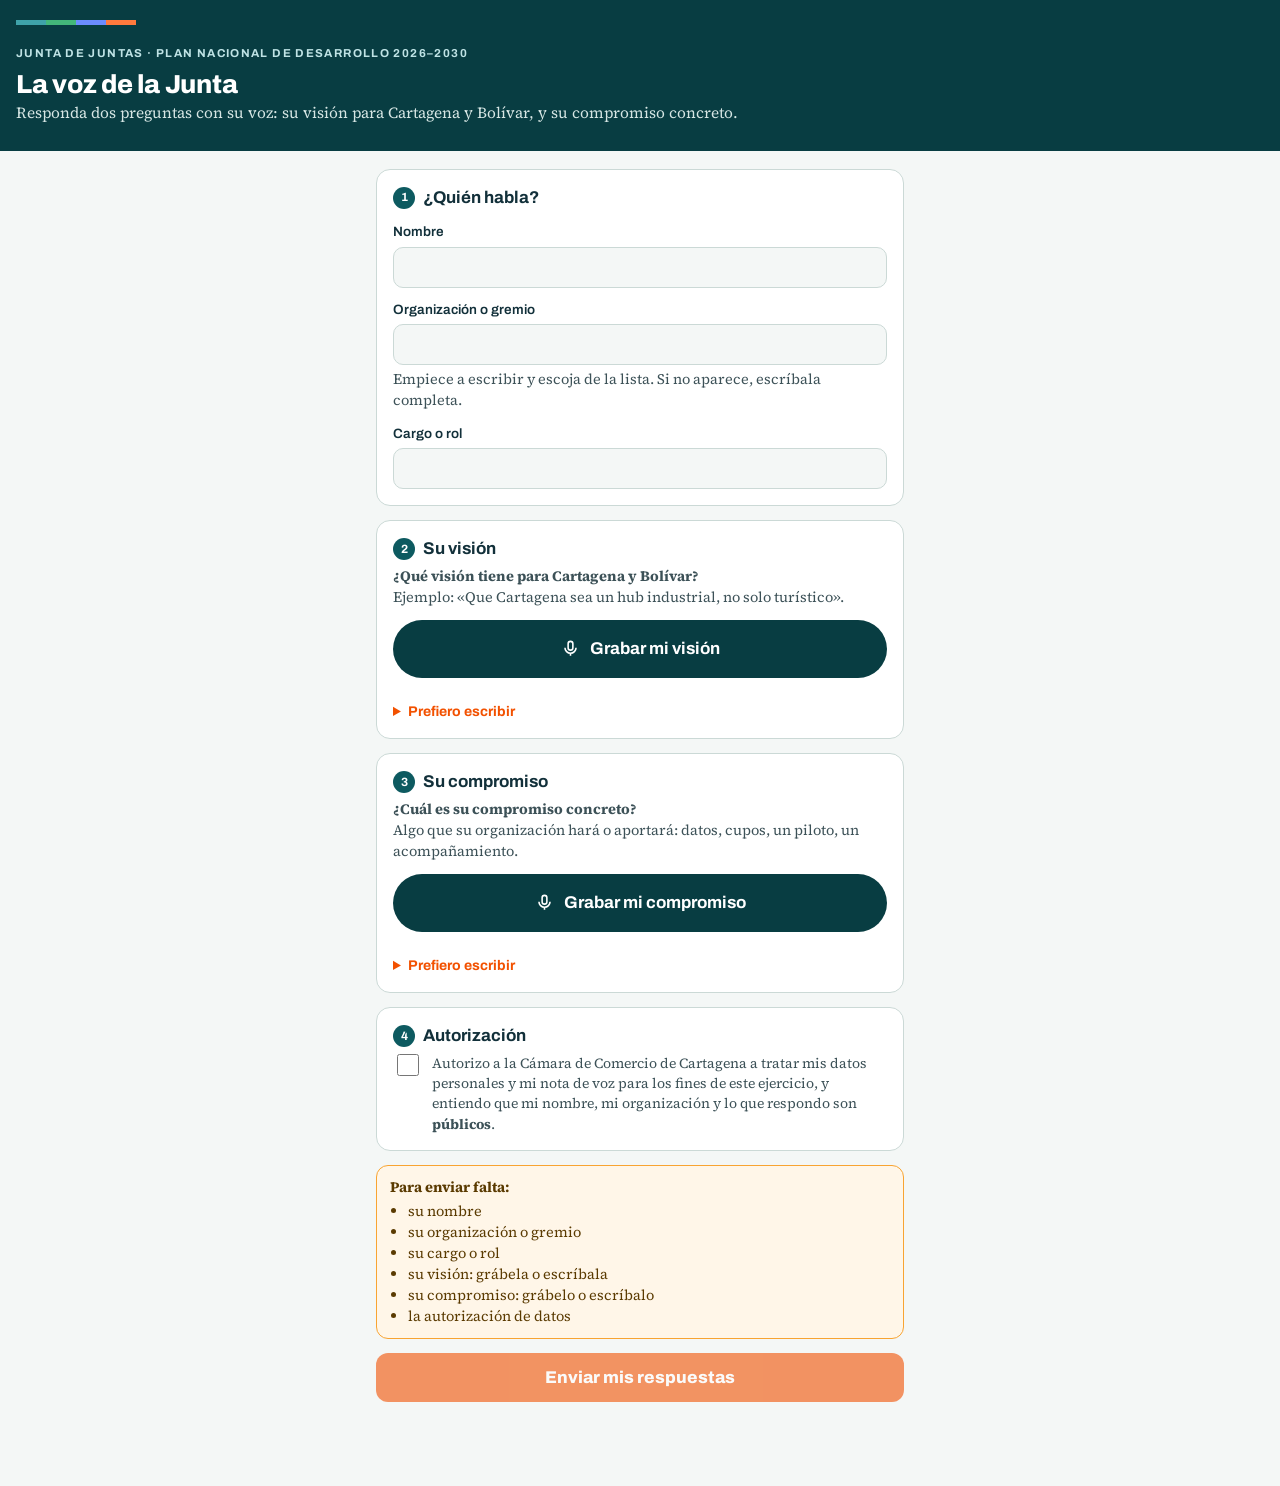
==== commit 17a3de0d: "Update index.html" ====
--- a/index.html
+++ b/index.html
@@ -1,176 +1,4 @@
 <!doctype html>
-<html lang="es">
-<head>
-<meta charset="utf-8">
-<meta name="viewport" content="width=device-width,initial-scale=1,viewport-fit=cover">
-<title>La voz de la Junta</title>
-<meta name="theme-color" content="#083D42">
-<link rel="preconnect" href="https://fonts.googleapis.com"><link rel="preconnect" href="https://fonts.gstatic.com" crossorigin>
-<link href="https://fonts.googleapis.com/css2?family=Archivo:wght@500;600;700;800&family=Source+Serif+4:wght@400;600&display=swap" rel="stylesheet">
-<style>
-:root{--p1:#0D5A60;--p1d:#083D42;--p2:#20975A;--acc:#F25100;--oro:#FFB600;--inv:#0038E3;--ink:#12303A;--ink2:#3C5157;--gris:#5A6B6E;--fondo:#F4F7F6;--crema:#EAF1EF;--sup:#FFFFFF;--linea:#CBD9D6;--mono:#E7EFED;--ok:#20975A;--bad:#B23A1A}
-@media (prefers-color-scheme: dark){:root:not([data-theme="light"]){--p1:#3FA3AA;--p1d:#0B3A3F;--p2:#43B77A;--acc:#FF7A3D;--oro:#FFC43D;--inv:#6B8CFF;--ink:#DDE8E6;--ink2:#B9C9C6;--gris:#93A7A4;--fondo:#0E1D21;--crema:#14282D;--sup:#122428;--linea:#2A4348;--mono:#0B1518;--ok:#43B77A;--bad:#E86A45}}
-:root[data-theme="dark"]{--p1:#3FA3AA;--p1d:#0B3A3F;--p2:#43B77A;--acc:#FF7A3D;--oro:#FFC43D;--inv:#6B8CFF;--ink:#DDE8E6;--ink2:#B9C9C6;--gris:#93A7A4;--fondo:#0E1D21;--crema:#14282D;--sup:#122428;--linea:#2A4348;--mono:#0B1518;--ok:#43B77A;--bad:#E86A45}
-*{box-sizing:border-box}
-body{margin:0;background:var(--fondo);color:var(--ink);font-family:"Source Serif 4",Georgia,serif;font-size:17px;line-height:1.45;-webkit-font-smoothing:antialiased}
-h1,h2,h3,label,button,.ey,.chip,.nota,.pend,input,select,textarea{font-family:Archivo,"Helvetica Neue",Arial,sans-serif}
-.top{background:#083D42;color:#fff;padding:20px 16px 26px}
-.f4{display:grid;grid-template-columns:repeat(4,1fr);height:5px;width:120px;margin-bottom:14px}.f4 i:nth-child(1){background:#3FA3AA}.f4 i:nth-child(2){background:#43B77A}.f4 i:nth-child(3){background:#6B8CFF}.f4 i:nth-child(4){background:#FF7A3D}
-.ey{font-size:11.5px;letter-spacing:.12em;text-transform:uppercase;font-weight:700;color:#BFE3E5}
-.top h1{margin:6px 0 4px;font-size:26px;line-height:1.1;font-weight:800;letter-spacing:-.01em}
-.top p{margin:0;color:#D6E6E4;font-size:15.5px}
-main{max-width:560px;margin:0 auto;padding:18px 16px 60px}
-.caja{background:var(--sup);border:1px solid var(--linea);border-radius:14px;padding:16px;margin-bottom:14px}
-h2{font-size:17px;font-weight:700;margin:0 0 4px;display:flex;align-items:center;gap:8px}
-h2 .n{width:22px;height:22px;border-radius:50%;background:var(--p1);color:#fff;font-size:12px;display:grid;place-items:center;flex:none}
-.ayuda{font-size:14.5px;color:var(--ink2);margin:0 0 12px}
-label{display:block;font-size:13.5px;font-weight:600;margin:12px 0 5px;color:var(--ink)}
-label small{font-weight:500;color:var(--gris)}
-input[type=text],textarea{width:100%;font-size:16.5px;padding:11px 12px;border:1.5px solid var(--linea);border-radius:10px;background:var(--fondo);color:var(--ink);font-weight:500}
-textarea{min-height:96px;resize:vertical;font-family:"Source Serif 4",Georgia,serif;font-weight:400;line-height:1.4}
-input:focus,textarea:focus{outline:2px solid var(--acc);outline-offset:1px;border-color:transparent}
-.yo{display:flex;justify-content:space-between;align-items:center;gap:10px;font-family:Archivo,sans-serif;font-size:14.5px}
-.yo b{display:block;font-size:16px}
-.link{background:none;border:0;color:var(--acc);font-weight:700;font-size:14px;cursor:pointer;padding:6px 0}
-.voz{display:flex;align-items:center;gap:12px;flex-wrap:wrap;margin-top:10px}
-.grabar{display:flex;justify-content:center;width:100%;align-items:center;gap:10px;min-height:58px;font-size:17px!important;background:var(--p1d);color:#fff;border:0;border-radius:99px;padding:12px 18px;font-size:15.5px;font-weight:700;cursor:pointer}
-.grabar svg{width:19px;height:19px;stroke:currentColor;fill:none;stroke-width:2}
-.grabar.rec{background:var(--bad)}
-.grabar.rec::before{content:"";width:9px;height:9px;border-radius:50%;background:#fff;animation:p 1s infinite}
-@keyframes p{50%{opacity:.2}}
-.tiempo{font-family:Archivo,sans-serif;font-weight:700;font-variant-numeric:tabular-nums;color:var(--ink2)}
-.lista{display:flex;align-items:center;gap:10px;flex-wrap:wrap;font-family:Archivo,sans-serif;font-size:14px;background:var(--crema);border-radius:10px;padding:8px 12px;width:100%}
-.lista audio{height:34px;max-width:100%}
-.consent{display:flex;gap:10px;align-items:flex-start;font-size:14px;color:var(--ink2);margin:0}
-.consent input{width:22px;height:22px;flex:none;margin-top:1px;accent-color:#0D5A60}
-.publico{margin:0 0 12px;padding:11px 13px;border-radius:12px;background:#FFF6E8;border:1.5px solid #F8A432;font-size:14.5px;line-height:1.45;color:#5A3A00}
-.publico b{font-weight:800}
-.hd{margin-top:12px;border-top:1px solid var(--linea);padding-top:10px}
-.hd>summary{cursor:pointer;font-family:Archivo,sans-serif;font-size:13.5px;font-weight:700;color:var(--p1)}
-.hd>summary::marker{color:var(--p1)}
-.hd h3{font-family:Archivo,sans-serif;font-size:13px;letter-spacing:.02em;text-transform:uppercase;color:var(--gris);margin:14px 0 4px}
-.hd p,.hd li{font-size:14px;line-height:1.5;margin:0 0 7px}
-.hd ul{margin:0 0 7px;padding-left:19px}
-.hd a{color:var(--p1)}
-.falta{margin:0 0 10px;padding:11px 13px;border-radius:12px;background:#FFF6E8;border:1.5px solid #F8A432;font-size:14.5px;line-height:1.45;color:#5A3A00}
-.falta b{display:block;margin-bottom:3px;font-weight:700}
-.falta ul{margin:0;padding-left:18px}
-.enviar:disabled{opacity:.45;cursor:not-allowed}
-.caja.pide{box-shadow:0 0 0 2px #F8A432 inset}
-.consent label{font-family:"Source Serif 4",Georgia,serif;font-weight:400;font-size:14px;margin:0;color:var(--ink2)}
-.enviar{width:100%;background:#F25100;color:#fff;border:0;border-radius:12px;padding:15px;font-size:17px;font-weight:800;cursor:pointer;margin-top:4px}
-.enviar:disabled{opacity:.6}
-.err{color:var(--bad);font-family:Archivo,sans-serif;font-size:14px;font-weight:600;margin:10px 0 0;min-height:1em}
-.nota{font-size:13px;background:var(--oro);color:#12303A;border-radius:8px;padding:8px 12px;margin-bottom:14px;font-weight:600}
-.pend{font-size:13px;color:var(--ink2);background:var(--crema);border-radius:8px;padding:8px 12px;margin-bottom:14px}
-.gracias{text-align:center;padding:28px 18px}
-.gracias .ok{width:58px;height:58px;border-radius:50%;background:var(--p2);display:grid;place-items:center;margin:0 auto 12px}
-.gracias .ok svg{width:30px;height:30px;stroke:#fff;fill:none;stroke-width:2.6}
-.gracias h2{justify-content:center;font-size:22px}
-.btn2{background:var(--sup);border:1.5px solid var(--linea);color:var(--ink);border-radius:12px;padding:12px 16px;font-size:15px;font-weight:700;cursor:pointer;margin-top:14px}
-.escr{font-family:Archivo,sans-serif;font-weight:700;font-size:14px;color:var(--acc);cursor:pointer}
-textarea{margin-top:8px}
-[hidden]{display:none!important}
-</style>
-</head>
-<body>
-<header class="top">
-  <div class="f4"><i></i><i></i><i></i><i></i></div>
-  <span class="ey">Junta de Juntas · Plan Nacional de Desarrollo 2026–2030</span>
-  <h1>La voz de la Junta</h1>
-  <p>Responda dos preguntas con su voz: su visión para Cartagena y Bolívar, y su compromiso concreto.</p>
-</header>
-<main>
-  <div class="nota" id="modoPrueba" hidden>Modo de prueba: esta página todavía no está conectada y no guarda respuestas.</div>
-  <div class="pend" id="pend" hidden></div>
-
-  <form id="form" novalidate>
-    <section class="caja">
-      <h2><span class="n">1</span>¿Quién habla?</h2>
-      <div id="yoVista" class="yo" hidden><span><b id="yoNom"></b><span id="yoOrg"></span></span><button type="button" class="link" id="yoCambiar">Cambiar</button></div>
-      <div id="yoForm">
-        <label for="nombre">Nombre</label><input type="text" id="nombre" autocomplete="name" required>
-        <label for="org">Organización o gremio</label><input type="text" id="org" list="orgs" autocomplete="off" required>
-        <p class="ayuda" style="margin:4px 0 0">Empiece a escribir y escoja de la lista. Si no aparece, escríbala completa.</p>
-        <label for="rol">Cargo o rol</label><input type="text" id="rol" autocomplete="organization-title" required>
-      </div>
-    </section>
-
-    <section class="caja" data-parte="vision">
-      <h2><span class="n">2</span>Su visión</h2>
-      <p class="ayuda"><b>¿Qué visión tiene para Cartagena y Bolívar?</b><br>Ejemplo: «Que Cartagena sea un hub industrial, no solo turístico».</p>
-      <div class="voz">
-        <button type="button" class="grabar"><svg viewBox="0 0 24 24"><rect x="9" y="3" width="6" height="11" rx="3"/><path d="M5 11a7 7 0 0 0 14 0M12 18v3"/></svg><span>Grabar mi visión</span></button>
-        <span class="tiempo"></span>
-        <div class="lista" hidden><span class="listaTxt"></span><audio controls preload="none"></audio><button type="button" class="link borrar">Borrar</button></div>
-      </div>
-      <details style="margin-top:12px"><summary class="escr">Prefiero escribir</summary><textarea aria-label="Su visión por escrito"></textarea></details>
-    </section>
-
-    <section class="caja" data-parte="compromiso">
-      <h2><span class="n">3</span>Su compromiso</h2>
-      <p class="ayuda"><b>¿Cuál es su compromiso concreto?</b><br>Algo que su organización hará o aportará: datos, cupos, un piloto, un acompañamiento.</p>
-      <div class="voz">
-        <button type="button" class="grabar"><svg viewBox="0 0 24 24"><rect x="9" y="3" width="6" height="11" rx="3"/><path d="M5 11a7 7 0 0 0 14 0M12 18v3"/></svg><span>Grabar mi compromiso</span></button>
-        <span class="tiempo"></span>
-        <div class="lista" hidden><span class="listaTxt"></span><audio controls preload="none"></audio><button type="button" class="link borrar">Borrar</button></div>
-      </div>
-      <details style="margin-top:12px"><summary class="escr">Prefiero escribir</summary><textarea aria-label="Su compromiso por escrito"></textarea></details>
-    </section>
-
-    <p class="ayuda" id="sinMic" hidden>Este teléfono no permite grabar desde la página. Use «Prefiero escribir» o dicte con el micrófono del teclado.</p>
-
-    <section class="caja">
-      <h2><span class="n">4</span>Autorización</h2>
-      <div class="publico" id="avisoPublico"></div>
-      <div class="consent"><input type="checkbox" id="acepto"><label for="acepto" id="lAcepto"></label></div>
-      <details class="hd"><summary>Ver la autorización completa</summary><div id="hdTexto"></div></details>
-    </section>
-
-    <div class="falta" id="falta" hidden></div>
-    <button class="enviar" id="enviar" type="submit">Enviar mis respuestas</button>
-    <p class="err" id="err" role="alert"></p>
-  </form>
-  <datalist id="orgs"><option value="Cámara de Comercio de Cartagena"><option value="Consejo Gremial de Bolívar"><option value="Congresistas de Bolívar"><option value="Alcaldía de Cartagena de Indias"><option value="Gobernación de Bolívar"><option value="ACOPI Bolívar"><option value="Afinia Grupo EPM"><option value="ANATO Noroccidente"><option value="Asociación Náutica de Colombia"><option value="ANDI Más País (Seccional Bolívar)"><option value="ASOTELCA"><option value="CAMACOL Bolívar"><option value="Convention &amp; Visitors Bureau"><option value="Comfenalco"><option value="Cotelco"><option value="Fenalco Bolívar"><option value="FENDIPETROLEO"><option value="FITAC"><option value="Fundación Santo Domingo"><option value="Fundación Serena del Mar"><option value="Fundación Tenaris TuboCaribe"><option value="Grupo Argos Fundación"><option value="Lonja de Propiedad Raíz"><option value="Ruta Costera | Isa VÍAS"><option value="SIAB"><option value="Sociedad de Mejoras Públicas"><option value="Undetco"><option value="Agrem"><option value="Acodrés"><option value="Fundación Centro Histórico"><option value="Analdex"><option value="Agentucol"><option value="Amcham Cartagena"><option value="Asonav"><option value="Traso"><option value="Fundación Grupo Social"><option value="Riescar (Universidades Cartagena)"><option value="Asiesca (Universidades Caribe)"><option value="Basc"><option value="Cámara Marítima Colombiana"><option value="Armcol"><option value="Círculo de Obreros"><option value="CCI"><option value="Funcicar"><option value="Cartagena Cómo Vamos"><option value="Comisión Regional de Competitividad"><option value="Invest In Cartagena &amp; Bolívar"><option value="Comité Intergremial del Atlántico"><option value="CTP Cartagena"><option value="RAP Caribe"><option value="CUEE"><option value="Fundación Puerto de Cartagena"><option value="Sacyr"><option value="Oinac"><option value="Odinsa"><option value="Puerto de Cartagena"><option value="Refinería"><option value="Cementos Argos"><option value="PDP Canal del Dique"><option value="Diálogo Social"></datalist>
-
-  <section class="caja gracias" id="gracias" hidden>
-    <div class="ok"><svg viewBox="0 0 24 24"><path d="M5 12.5l4.5 4.5L19 7"/></svg></div>
-    <h2>Recibimos sus respuestas</h2>
-    <p class="ayuda" id="grTxt" style="margin:6px auto 0;max-width:34ch"></p>
-  </section>
-</main>
-
-<script>
-/* ============ CONFIGURACIÓN ============ */
-const CONFIG={
-  url:"https://script.google.com/macros/s/AKfycbyGne7zqC6WsRhywjNrPFvM1GsaRNVbkY_5feZUfxIo1v6_zJseTKpN5iVygE64d7zJ/exec",            // URL del Apps Script (termina en /exec). Vacía = modo de prueba (no guarda).
-  maxSeg:60,         // duración máxima de cada nota de voz
-  /* ---- Responsable del tratamiento (Ley 1581 de 2012) ----
-     Datos tomados de cccartagena.org.co/es/proteccion-de-datos-personales.
-     Si cambian, se corrigen aquí y el texto de autorización se actualiza solo. */
-  entidad:"la Cámara de Comercio de Cartagena",
-  entidadLegal:"Cámara de Comercio de Cartagena",
-  direccion:"Manga, Calle 28 No. 27-23, Edificio Seaport 3, Cartagena, Bolívar",
-  telefono:"(+57) 605 642 8999",
-  pqrsdUrl:"https://www.cccartagena.org.co/pqrsd",
-  politicaUrl:"https://www.cccartagena.org.co/recursos/docs/pdfs/manual-de-politicas-de-proteccion-de-datos-personales.pdf",
-  evento:"la Junta de Juntas del Plan Nacional de Desarrollo 2026-2030"
-};
-
-const $=s=>document.querySelector(s);
-const ls={get(k,d){try{const v=localStorage.getItem(k);return v?JSON.parse(v):d}catch(e){return d}},set(k,v){try{localStorage.setItem(k,JSON.stringify(v));return true}catch(e){return false}}};
-if(!CONFIG.url)$("#modoPrueba").hidden=false;
-/* ============ AUTORIZACIÓN DE DATOS (Ley 1581 de 2012) ============
-   Este ejercicio es público: lo que la persona diga se proyecta en la sala y
-   entra en los documentos de incidencia. Por eso la autorización lo dice de
-   frente, arriba y en la casilla, y no solo en la letra menuda. */
-const enl=(u,t)=>u?`<a href="${u}" target="_blank" rel="noopener">${t}</a>`:t;
-
-$("#avisoPublico").innerHTML=`<b>Esto es un ejercicio público.</b> Su nombre, su organización y lo que responda se proyectan en la sala durante ${CONFIG.evento} y quedan en los documentos de incidencia que salgan de ella. No escriba ni diga nada que no quiera que se conozca.`;
-
-$("#lAcepto").innerHTML=`Autorizo a ${CONFIG.entidad} a tratar mis datos personales y mi nota de voz para los fines que se describen abajo, y entiendo que mi nombre, mi organización y lo que respondo son <b>públicos</b>.`;
-
-$("#hdTexto").innerHTML=`
 <html lang="es">
 <head>
 <meta charset="utf-8">
